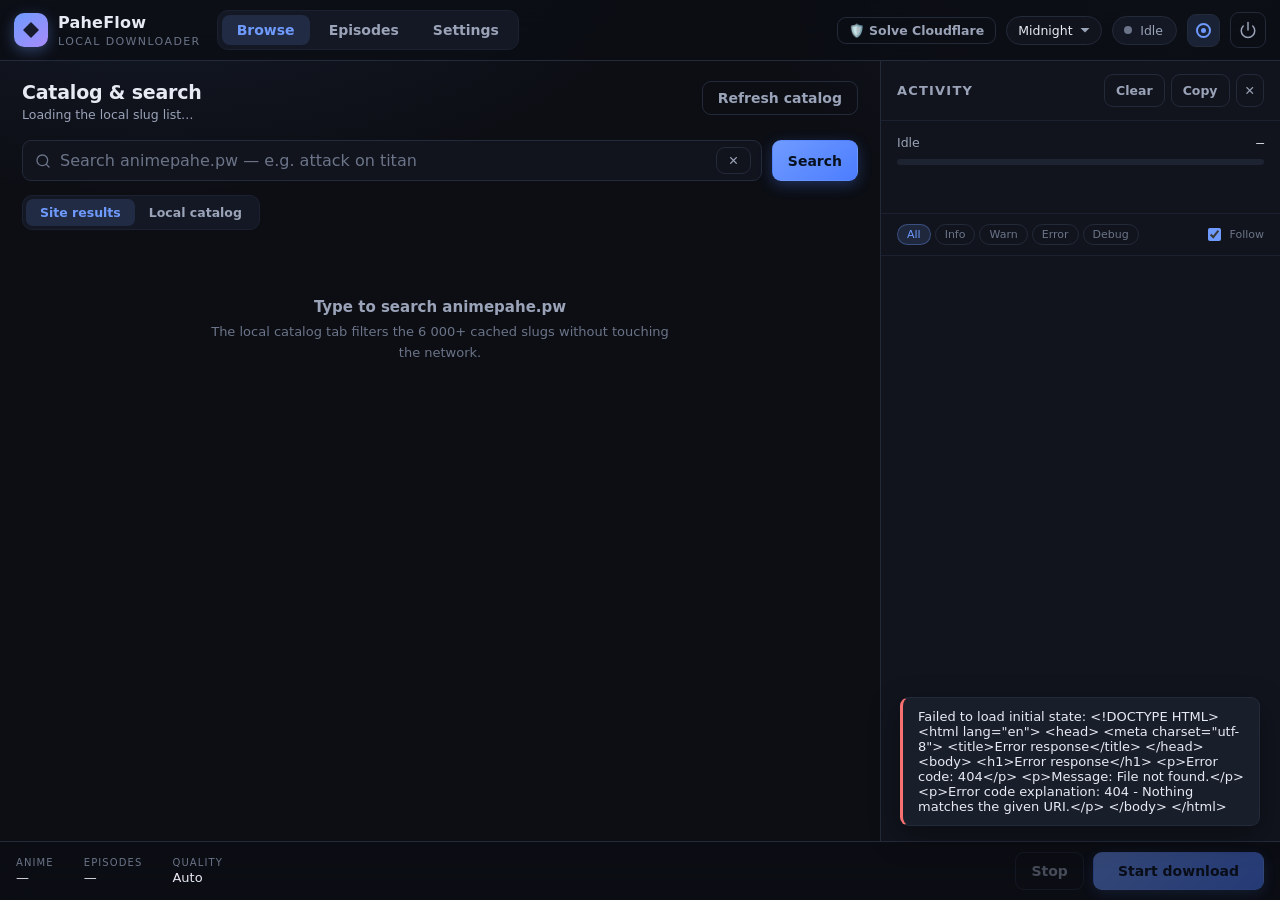
==== static/index.html @ c16f5c9f "fix: overhaul download system resilience, auto-solve cloudflare on launch, and resolve 404 releases" ====
<!DOCTYPE html>
<html lang="en">
<head>
<meta charset="utf-8" />
<meta name="viewport" content="width=device-width, initial-scale=1.0, maximum-scale=1.0, user-scalable=no, viewport-fit=cover" />
<meta name="app-token" content="__APP_TOKEN__" />
<title>PaheFlow</title>
<link rel="icon" type="image/svg+xml" href="/static/icon.svg" />
<link rel="alternate icon" type="image/png" href="/static/icon.png" />
<link rel="stylesheet" href="/static/styles.css" />
</head>
<body>
<div class="app">

  <header class="topbar">
    <div class="brand">
      <div class="logo" aria-hidden="true"></div>
      <div class="brand-text">
        <h1>PaheFlow</h1>
        <span>local downloader</span>
      </div>
    </div>

    <nav class="tabs" role="tablist">
      <button class="tab is-active" data-tab="browse" role="tab">Browse</button>
      <button class="tab" data-tab="episodes" role="tab">Episodes</button>
      <button class="tab" data-tab="settings" role="tab">Settings</button>
    </nav>

    <div class="topbar-right">
      <button class="btn btn-ghost btn-sm" id="topbarSolveCf" title="Solve Cloudflare verification challenge in a compact window">🛡️ Solve Cloudflare</button>
      <label class="theme-select" title="Color theme">
        <select id="themeSelect" aria-label="Color theme">
          <option value="midnight">Midnight</option>
          <option value="daylight">Daylight</option>
          <option value="ink">Ink</option>
          <option value="sepia">Sepia</option>
          <option value="nord">Nord</option>
          <option value="rose">Rose</option>
        </select>
      </label>
      <div class="status-pill" id="statusPill" data-state="idle">
        <span class="status-dot"></span>
        <span id="statusText">Idle</span>
      </div>
      <button class="btn btn-ghost btn-icon" id="toggleActivity" title="Show / hide activity panel" aria-label="Toggle activity panel">
        <span class="pulse-icon" aria-hidden="true"></span>
      </button>
      <button class="btn btn-ghost btn-icon shutdown-icon-btn" id="shutdownBtnTop" title="Shut down PaheFlow" aria-label="Shut down app">
        <svg viewBox="0 0 24 24" width="18" height="18" fill="none" stroke="currentColor" stroke-width="2" stroke-linecap="round" stroke-linejoin="round" aria-hidden="true">
          <path d="M18.36 6.64a9 9 0 1 1-12.73 0"></path>
          <line x1="12" y1="2" x2="12" y2="12"></line>
        </svg>
      </button>
    </div>
  </header>

  <main class="layout" id="layout">
    <div class="content">

    <div class="banner hidden" id="cookieBanner">
      <div class="banner-icon">!</div>
      <div class="banner-body">
        <strong>animepahe.pw is refusing the requests.</strong>
        <span id="cookieBannerText">The cf_clearance cookie is missing or expired.</span>
        <button class="btn btn-primary btn-sm" id="bannerSolveCookie">🛡️ Solve Cloudflare</button>
        <button class="btn btn-ghost btn-sm" id="bannerSettings">Open settings</button>
      </div>
      <button class="banner-close" id="bannerClose" title="Dismiss">✕</button>
    </div>

    <div class="banner hidden" id="storagePermissionBanner" style="border-color: rgba(245, 158, 11, 0.4); background: rgba(245, 158, 11, 0.1);">
      <div class="banner-icon" style="background: rgba(245, 158, 11, 0.2); color: #f59e0b;">📁</div>
      <div class="banner-body">
        <strong>Storage permission needed to save downloads</strong>
        <span id="storagePermissionBannerText">Grant "All files access" so PaheFlow can save videos directly to <code>Downloads/PaheFlow</code> without storage errors.</span>
        <button class="btn btn-primary btn-sm" id="grantStoragePermBtn" style="background: #f59e0b; border-color: #f59e0b; color: #000; font-weight: 600;">📁 Grant Permission</button>
      </div>
      <button class="banner-close" id="storagePermClose" title="Dismiss">✕</button>
    </div>

    <div class="banner hidden" id="updateBanner" style="border-color: rgba(59, 130, 246, 0.4); background: rgba(59, 130, 246, 0.1);">
      <div class="banner-icon" style="background: rgba(59, 130, 246, 0.2); color: #3b82f6;">🚀</div>
      <div class="banner-body">
        <strong id="updateBannerHeading">Update Available!</strong>
        <span id="updateBannerText">A newer version of PaheFlow is ready to install.</span>
        <button class="btn btn-primary btn-sm" id="btnUpdateNow" style="background: #3b82f6; border-color: #3b82f6; color: #fff; font-weight: 600;">Update Now</button>
      </div>
      <button class="banner-close" id="updateBannerClose" title="Dismiss">✕</button>
    </div>

    <!-- ─────────────────────────────  BROWSE  ───────────────────────────── -->
    <section class="panel is-active" id="panel-browse">
      <div class="panel-head">
        <div>
          <h2>Catalog & search</h2>
          <p class="panel-sub" id="catalogMeta">Loading the local slug list…</p>
        </div>
        <div class="panel-actions">
          <button class="btn btn-ghost" id="refreshCatalog" title="Re-download the anime listing from animepahe.pw">Refresh catalog</button>
        </div>
      </div>

      <div class="search-row">
        <div class="search-box">
          <svg viewBox="0 0 24 24" aria-hidden="true"><path d="M21 21l-4.35-4.35M11 19a8 8 0 1 1 0-16 8 8 0 0 1 0 16z"/></svg>
          <input id="searchInput" type="search" autocomplete="off" placeholder="Search animepahe.pw — e.g. attack on titan" />
          <button class="btn btn-ghost btn-sm" id="clearSearch" title="Clear">✕</button>
        </div>
        <button class="btn btn-primary" id="searchBtn">Search</button>
      </div>

      <div class="segmented" id="resultModes">
        <button class="seg is-active" data-mode="remote">Site results</button>
        <button class="seg" data-mode="local">Local catalog</button>
      </div>

      <div class="results" id="resultsList">
        <div class="empty">
          <p class="empty-title">Type to search animepahe.pw</p>
          <p class="empty-text">The local catalog tab filters the 6 000+ cached slugs without touching the network.</p>
        </div>
      </div>
    </section>

    <!-- ────────────────────────────  EPISODES  ──────────────────────────── -->
    <section class="panel" id="panel-episodes">
      <div class="panel-head">
        <div class="title-block">
          <h2 id="epTitle">No anime selected</h2>
          <p class="panel-sub" id="epSubtitle">Pick something in the Browse tab first.</p>
        </div>
        <div class="panel-actions">
          <button class="btn btn-ghost btn-sm" id="copySlug" title="Copy the slug / uuid">Copy slug</button>
          <button class="btn btn-ghost btn-sm" id="reloadEpisodes" title="Reload the episode list">Reload</button>
        </div>
      </div>

      <div class="ep-toolbar">
        <input id="epFilter" type="search" placeholder="Filter episodes…" autocomplete="off" />
        <div class="segmented ep-audio-seg" id="epAudioSegmented" role="group" aria-label="Audio filter">
          <button class="seg is-active" data-audio="" id="btnAudioAll" title="Show all episodes">All</button>
          <button class="seg" data-audio="sub" id="btnAudioSub" title="Filter to Japanese Sub episodes">Sub</button>
          <button class="seg" data-audio="dub" id="btnAudioDub" title="Filter to English Dub episodes">Dub</button>
        </div>
        <div class="toolbar-buttons">
          <button class="btn btn-ghost btn-sm" data-ep="all">All</button>
          <button class="btn btn-ghost btn-sm" data-ep="none">None</button>
          <button class="btn btn-ghost btn-sm" data-ep="invert">Invert</button>
          <button class="btn btn-ghost btn-sm" data-ep="range">Range…</button>
          <button class="btn btn-ghost btn-sm" data-ep="latest">Latest</button>
        </div>
      </div>

      <div class="ep-grid" id="epGrid">
        <div class="empty"><p class="empty-title">No episodes loaded</p></div>
      </div>

      <div class="pager hidden" id="epPager">
        <button class="btn btn-ghost btn-sm" id="epPrev" title="Previous page">← Previous</button>
        <span id="epPageInfo">Page 1 of 1</span>
        <button class="btn btn-ghost btn-sm" id="epNext" title="Next page">Next →</button>
      </div>

      <div class="options-grid">
        <div class="option">
          <label for="optResolution">Video resolution</label>
          <div class="option-control">
            <select id="optResolution">
              <option value="">Auto — highest available</option>
            </select>
            <button class="btn btn-ghost btn-sm" id="probeOptions" title="Ask animepahe.pw which resolutions this episode has">Probe</button>
          </div>
          <p class="option-hint" id="resolutionHint">Empty = the backend picks the highest available quality.</p>
        </div>

        <div class="option">
          <label for="optAudio">Audio language</label>
          <div class="option-control">
            <select id="optAudio">
              <option value="">Default (All)</option>
              <option value="jpn">Japanese (Sub)</option>
              <option value="eng">English (Dub)</option>
            </select>
          </div>
          <p class="option-hint" id="audioHint">Selecting Dub or Sub filters the catalogue to available episodes.</p>
        </div>

        <div class="option">
          <label>Mode</label>
          <div class="option-control switches">
            <label class="switch">
              <input type="checkbox" id="optListOnly" />
              <span class="switch-track"><span class="switch-thumb"></span></span>
              <span class="switch-label">Playlist link only</span>
            </label>
            <label class="switch">
              <input type="checkbox" id="optDebug" />
              <span class="switch-track"><span class="switch-thumb"></span></span>
              <span class="switch-label">Debug mode</span>
            </label>
            <label class="switch">
              <input type="checkbox" id="optReplace" />
              <span class="switch-track"><span class="switch-thumb"></span></span>
              <span class="switch-label">Replace existing</span>
            </label>
          </div>
          <p class="option-hint">"Playlist link only" resolves the m3u8 without downloading the video. "Replace existing" downloads a fresh copy to a temporary file and swaps it in only after success; off skips episodes you already have.</p>
        </div>
      </div>

      <div class="command-preview">
        <span class="command-label">Job summary</span>
        <code id="commandPreview">Select an anime to preview the job</code>
        <button class="btn btn-ghost btn-sm" id="copyCommand">Copy</button>
      </div>
    </section>

    <!-- ────────────────────────────  SETTINGS  ──────────────────────────── -->
    <section class="panel" id="panel-settings">
      <div class="panel-head">
        <div>
          <h2>Configuration</h2>
          <p class="panel-sub">Stored in <code>config.json</code> next to the backend script.</p>
        </div>
        <div class="panel-actions">
          <button class="btn btn-ghost" id="testConnection">Test connection</button>
        </div>
      </div>

      <div class="card setup-card hidden" id="setupPanel">
        <div class="card-head">
          <h3>First-time setup</h3>
          <span class="badge warn" id="setupBadge">cookie needed</span>
        </div>
        <p class="option-hint">
          animepahe.pw is protected by Cloudflare. The GUI needs the
          <code>cf_clearance</code> cookie and the matching User-Agent from the
          same browser session.
        </p>
        <ol class="setup-steps">
          <li>
            <span class="setup-num">1</span>
            <div>
              <strong>Open the site and pass the Cloudflare check.</strong>
              Use <a href="https://animepahe.pw/" target="_blank" rel="noreferrer" id="setupOpenSite">animepahe.pw</a>
              in the browser you normally use.
            </div>
          </li>
          <li>
            <span class="setup-num">2</span>
            <div>
              <strong>Copy the <code>cf_clearance</code> value.</strong>
              DevTools → Application → Cookies → <code>animepahe.pw</code> → copy
              <code>cf_clearance</code>. The cookie is HttpOnly, so JavaScript cannot
              read it. Then <button type="button" class="link-btn" id="setupFocusCookie">paste it into the cookie field below</button>.
            </div>
          </li>
          <li>
            <span class="setup-num">3</span>
            <div>
              <strong>Match the User-Agent, save, and test.</strong>
              Click <em>Use this browser's User-Agent</em>, then
              <em>Save configuration</em> and <em>Test connection</em>.
            </div>
          </li>
        </ol>
        <div class="setup-actions">
          <button class="btn btn-primary" id="setupAutoDetect">✨ Auto-Detect from Browser</button>
          <button class="btn btn-ghost" id="setupUseBrowserUa">Use this browser's User-Agent</button>
          <button class="btn btn-ghost" id="setupSaveTest">Save &amp; test connection</button>
        </div>
        <p class="option-hint" id="setupHint"></p>
      </div>

      <div class="settings-grid">
        <div class="card">
          <div class="card-head">
            <h3>Destination folder</h3>
            <span class="badge" id="downloadDirBadge">default</span>
          </div>
          <label class="field">
            <span>Where downloaded anime folders are saved</span>
            <div class="field-row">
              <input id="cfgDownloadDir" type="text" autocomplete="off" spellcheck="false" placeholder="/path/to/anime" />
              <button class="btn btn-ghost btn-sm" id="browseDownloadDir" title="Choose a folder">Browse…</button>
              <button class="btn btn-ghost btn-sm" id="resetDownloadDir" title="Use the project folder">Default</button>
            </div>
          </label>
          <p class="option-hint">
            Choosing a folder saves it immediately and makes it the default for future
            downloads. Existing files are not moved.
          </p>
        </div>

        <div class="card">
          <div class="card-head">
            <h3>Cloudflare clearance</h3>
            <span class="badge" id="cfBadge">unknown</span>
          </div>
          <label class="field">
            <span>cf_clearance cookie</span>
            <div class="field-row">
              <input id="cfgCf" type="password" autocomplete="off" spellcheck="false" placeholder="Paste the cf_clearance cookie value" />
              <button class="btn btn-outline btn-sm" id="autoDetectCf" title="Automatically read Cloudflare cookie from your local browser">✨ Auto-Detect</button>
              <button class="btn btn-ghost btn-sm" id="pasteCf" title="Paste from clipboard">Paste</button>
              <button class="btn btn-ghost btn-sm" id="toggleCf" title="Show / hide">Show</button>
              <button class="btn btn-ghost btn-sm" id="clearCf" title="Delete the stored cookie">Clear</button>
            </div>
          </label>
          <div class="field" style="margin-top: 10px;">
            <label class="switch">
              <input type="checkbox" id="cfgAutoSolveOnLaunch" checked />
              <span class="switch-track"><span class="switch-thumb"></span></span>
              <span class="switch-label">Automatically solve Cloudflare on app launch</span>
            </label>
          </div>
          <p class="option-hint">
            The stored cookie is never sent back to this page. Leave the field empty to keep it.
          </p>
          <p class="option-hint">
            <strong>How to refresh:</strong>
            <a href="https://animepahe.pw/" target="_blank" rel="noreferrer" id="openSite">open animepahe.pw</a>
            in the browser that issued the cookie → wait for the Cloudflare check to pass →
            DevTools → Application → Cookies → <code>animepahe.pw</code> → copy the
            <code>cf_clearance</code> value → paste it here. The cookie is HttpOnly, so it
            cannot be read by JavaScript.
          </p>
        </div>

        <div class="card">
          <div class="card-head">
            <h3>User agent</h3>
            <span class="badge" id="uaBadge">unknown</span>
          </div>
          <label class="field">
            <span>User-Agent header</span>
            <input id="cfgUa" type="text" autocomplete="off" spellcheck="false" />
          </label>
          <label class="field">
            <span>Preset</span>
            <div class="field-row">
              <select id="uaPreset"></select>
              <button class="btn btn-ghost btn-sm" id="useBrowserUa" title="Fill in the User-Agent of this browser">Use this browser</button>
            </div>
          </label>
          <p class="option-hint">Must match the browser that issued the cf_clearance cookie.</p>
        </div>

        <div class="card">
          <div class="card-head">
            <h3>Download tuning</h3>
          </div>
          <label class="field">
            <span>Concurrent fragments</span>
            <div class="field-row stepper">
              <button class="step-btn" id="cfgFragMinus" title="Decrease" aria-label="Decrease concurrent fragments">−</button>
              <input id="cfgFrag" type="number" min="1" max="64" step="1" />
              <button class="step-btn" id="cfgFragPlus" title="Increase" aria-label="Increase concurrent fragments">+</button>
            </div>
          </label>
          <p class="option-hint">Number of parallel HLS fragment downloads in the native engine. 1–64.</p>
        </div>

        <div class="card">
          <div class="card-head">
            <h3>Environment</h3>
          </div>
          <div id="depList" class="dep-list"></div>
        </div>
      </div>

      <div class="settings-actions">
        <button class="btn btn-primary" id="saveConfig">Save configuration</button>
        <button class="btn btn-ghost" id="reloadConfig">Discard changes</button>
        <span class="save-hint" id="saveHint"></span>
      </div>

      <div class="card" id="cardUpdates" style="margin-top: 15px;">
        <div class="card-head">
          <h3>Software Updates</h3>
          <span class="badge" id="appVersionBadge">v1.0.0</span>
        </div>
        <p class="option-hint">
          PaheFlow automatically checks GitHub for newer releases and updates seamlessly.
        </p>
        <div class="settings-actions no-margin" style="align-items: center; justify-content: space-between; flex-wrap: wrap; gap: 8px;">
          <button class="btn btn-ghost" id="btnCheckUpdates">🔄 Check for Updates</button>
          <span id="updateCheckStatus" class="save-hint"></span>
        </div>
      </div>

      <div class="card danger-zone">
        <div class="card-head"><h3>Maintenance</h3></div>
        <div class="settings-actions no-margin">
          <button class="btn btn-ghost" id="clearLogs">Clear activity log</button>
          <button class="btn btn-ghost" id="copyConfig">Copy config.json</button>
        </div>
        <div class="settings-actions" style="margin-top: 10px;">
          <button class="btn btn-danger" id="shutdownBtnSettings" style="width: 100%;">
            <svg viewBox="0 0 24 24" width="16" height="16" fill="none" stroke="currentColor" stroke-width="2" stroke-linecap="round" stroke-linejoin="round" style="vertical-align: -2px; margin-right: 6px;" aria-hidden="true">
              <path d="M18.36 6.64a9 9 0 1 1-12.73 0"></path>
              <line x1="12" y1="2" x2="12" y2="12"></line>
            </svg>
            Shut down PaheFlow
          </button>
        </div>
      </div>
    </section>

    </div><!-- /.content -->

  <!-- ─────────────────────────────  ACTIVITY  ───────────────────────────── -->
  <aside class="activity" id="activityPanel">
    <div class="activity-head">
      <h3>Activity</h3>
      <div class="activity-head-actions">
        <button class="btn btn-ghost btn-sm" id="clearLogsTop" title="Clear the log">Clear</button>
        <button class="btn btn-ghost btn-sm" id="copyLogs" title="Copy the log">Copy</button>
        <button class="btn btn-ghost btn-sm btn-icon" id="closeActivity" title="Hide activity panel" aria-label="Close activity panel">✕</button>
      </div>
    </div>

    <div class="progress-block">
      <div class="progress-head">
        <span id="progressLabel">Idle</span>
        <span id="progressPercent" class="progress-percent">—</span>
      </div>
      <div class="progress-track"><div class="progress-fill" id="progressFill"></div></div>
      <div class="progress-meta">
        <span id="progressEpisode"></span>
        <span id="progressSpeed"></span>
        <span id="progressEta"></span>
      </div>
      <div class="ep-status" id="epStatus"></div>
    </div>

    <div class="playlist-block hidden" id="playlistBlock">
      <div class="playlist-head">
        <h4>Playlist links</h4>
        <button class="btn btn-ghost btn-sm" id="copyPlaylists">Copy all</button>
      </div>
      <div id="playlistList"></div>
    </div>

    <div class="log-head">
      <div class="log-filters">
        <button class="chip is-active" data-level="all">All</button>
        <button class="chip" data-level="info">Info</button>
        <button class="chip" data-level="warn">Warn</button>
        <button class="chip" data-level="error">Error</button>
        <button class="chip" data-level="debug">Debug</button>
      </div>
      <label class="autoscroll">
        <input type="checkbox" id="autoscroll" checked />
        <span>Follow</span>
      </label>
    </div>

    <div class="logs" id="logs"></div>
  </aside>

  </main>

  <!-- ─────────────────────────────  ACTION BAR  ───────────────────────────── -->
  <footer class="actionbar">
    <div class="action-summary">
      <div class="action-item">
        <span class="action-label">Anime</span>
        <span class="action-value" id="actionAnime">—</span>
      </div>
      <div class="action-item">
        <span class="action-label">Episodes</span>
        <span class="action-value" id="actionEpisodes">—</span>
      </div>
      <div class="action-item">
        <span class="action-label">Quality</span>
        <span class="action-value" id="actionQuality">Auto</span>
      </div>
    </div>
    <div class="action-buttons">
      <button class="btn btn-ghost" id="stopBtn" disabled>Stop</button>
      <button class="btn btn-primary btn-lg" id="startBtn" disabled>Start download</button>
    </div>
  </footer>

</div>

<!-- In-App Cloudflare Solver Modal -->
<div id="cfSolverModal" class="modal-overlay hidden" role="dialog" aria-modal="true">
  <div class="modal-card">
    <div class="modal-icon">🛡️</div>
    <h2>Cloudflare Human Verification</h2>
    <p id="cfSolverDesc">
      AnimePahe is protected by Cloudflare. Click the button below to open AnimePahe in Firefox.
      Once you check the "Verify you are human" box in Firefox, the app will <strong>automatically capture the cookie and connect</strong>!
    </p>
    <div class="cf-status-box" id="cfSolverStatus">
      <span class="spinner-sm hidden" id="cfSolverSpinner"></span>
      <span id="cfSolverStatusText">Ready to verify</span>
    </div>
    <div class="modal-actions">
      <button class="btn btn-primary" id="cfStartSolverBtn">🚀 Solve Cloudflare in Firefox</button>
      <button class="btn btn-ghost" id="cfCancelSolverBtn">Close</button>
    </div>
  </div>
</div>

<!-- Shutdown Confirmation Modal -->
<div id="shutdownModal" class="modal-overlay hidden" role="dialog" aria-modal="true">
  <div class="modal-card">
    <div class="modal-icon" style="margin-bottom: 0.75rem; color: var(--err, #ff4c6a);">
      <svg viewBox="0 0 24 24" width="48" height="48" fill="none" stroke="currentColor" stroke-width="2.2" stroke-linecap="round" stroke-linejoin="round" aria-hidden="true">
        <path d="M18.36 6.64a9 9 0 1 1-12.73 0"></path>
        <line x1="12" y1="2" x2="12" y2="12"></line>
      </svg>
    </div>
    <h2>Shut down PaheFlow?</h2>
    <p>
      This will safely stop any active downloads and terminate the background server.
    </p>
    <div class="modal-actions">
      <button class="btn btn-danger" id="confirmShutdownBtn">Shut down</button>
      <button class="btn btn-ghost" id="cancelShutdownBtn">Cancel</button>
    </div>
  </div>
</div>

<!-- In-App Auto Update Modal -->
<div id="updateModal" class="modal-overlay hidden" role="dialog" aria-modal="true">
  <div class="modal-card" style="max-width: 520px; text-align: left;">
    <div style="display: flex; align-items: center; justify-content: space-between; margin-bottom: 12px;">
      <div style="display: flex; align-items: center; gap: 10px;">
        <span style="font-size: 1.5rem;">🚀</span>
        <h2 style="margin: 0; font-size: 1.25rem;">Software Update</h2>
      </div>
      <button class="banner-close" id="closeUpdateModalBtn" title="Close" style="position: static; font-size: 1.1rem; width: 32px; height: 32px; border-radius: 6px;">✕</button>
    </div>
    <div style="display: flex; align-items: center; justify-content: space-between; padding: 10px 14px; background: rgba(59, 130, 246, 0.1); border: 1px solid rgba(59, 130, 246, 0.25); border-radius: 8px; margin-bottom: 14px;">
      <div>
        <div style="font-size: 0.75rem; text-transform: uppercase; letter-spacing: 0.05em; color: var(--text-muted, #888);">Available Version</div>
        <strong id="updateModalVersion" style="font-size: 1.05rem; color: #3b82f6;">v1.0.0 → v1.0.1</strong>
      </div>
      <span class="badge" style="background: rgba(59, 130, 246, 0.2); color: #60a5fa; font-weight: 600;">Latest</span>
    </div>
    <div style="font-size: 0.85rem; font-weight: 600; margin-bottom: 6px; color: var(--text-muted, #aaa);">Release Notes:</div>
    <div id="updateModalNotes" style="max-height: 180px; overflow-y: auto; background: var(--bg-card, #161922); padding: 12px; border-radius: 6px; font-size: 0.85rem; line-height: 1.5; margin-bottom: 16px; border: 1px solid var(--border, #2d3343); white-space: pre-wrap; font-family: inherit;"></div>
    
    <div id="updateDownloadProgressContainer" class="hidden" style="margin-bottom: 16px;">
      <div style="display: flex; justify-content: space-between; font-size: 0.85rem; margin-bottom: 6px;">
        <span id="updateProgressLabel">Downloading update…</span>
        <strong id="updateProgressPercent" style="color: #3b82f6;">0%</strong>
      </div>
      <div class="progress-track" style="height: 8px; border-radius: 4px; overflow: hidden; background: rgba(255, 255, 255, 0.08);">
        <div class="progress-fill" id="updateProgressFill" style="width: 0%; height: 100%; background: #3b82f6; transition: width 0.15s ease;"></div>
      </div>
    </div>

    <div class="modal-actions" style="justify-content: flex-end; margin-top: 10px;">
      <button class="btn btn-ghost" id="dismissUpdateModalBtn">Later</button>
      <button class="btn btn-primary" id="confirmUpdateBtn" style="background: #3b82f6; border-color: #3b82f6; color: #fff;">⬇️ Download &amp; Install</button>
    </div>
  </div>
</div>

<div class="toasts" id="toasts"></div>
<script src="/static/app.js"></script>
</body>
</html>
---- static/styles.css ----
/* AnimePahe GUI — themeable styles.
 *
 * Midnight (the default, declared on :root) is the original palette and must
 * stay pixel-identical to it. Every other theme is a pure variable override
 * on :root[data-theme="…"] — no layout rules are theme-specific.
 *
 * Soft tints (badge backgrounds, focus rings, borders) are derived from the
 * base status colors with color-mix(), so each theme retunes them for its own
 * contrast automatically.
 */

:root {
  /* surfaces */
  --bg: #0c0e14;
  --bg-soft: #11141d;
  --panel: #141824;
  --panel-2: #191e2b;
  --line: #232a3a;
  --line-soft: #1b2130;

  /* text */
  --text: #e7eaf3;
  --text-dim: #9aa3b8;
  --text-faint: #6b7488;

  /* accents + status */
  --accent: #6f9bff;
  --accent-strong: #4d7dff;
  --ok: #4ade80;
  --warn: #fbbf24;
  --err: #f87171;
  --purple: #a78bfa;

  /* derived tints (identical values to the original hard-coded rgba) */
  --accent-soft: color-mix(in srgb, var(--accent) 14%, transparent);

  /* chrome */
  --topbar-bg: rgba(12, 14, 20, 0.82);
  --actionbar-bg: rgba(12, 14, 20, 0.9);
  --logo-core: rgba(12, 14, 20, 0.9);
  --on-accent: #08111f;
  --btn-hover-bg: #202636;
  --hover-border: #2e3750;
  --step-hover-bg: #232a3d;
  --switch-track: #2b3245;
  --progress-track: #1d2331;
  --hover-faint: rgba(255, 255, 255, 0.04);
  --hover-veil: rgba(255, 255, 255, 0.05);
  --hover-strong: rgba(255, 255, 255, 0.06);
  --log-time: #3f4759;
  --log-info: #c3cadb;
  --log-debug: #7f8ba3;
  --shadow: 0 10px 30px rgba(0, 0, 0, 0.35);
  --body-glow:
    radial-gradient(900px 480px at 12% -10%, rgba(111, 155, 255, 0.10), transparent 60%),
    radial-gradient(760px 420px at 92% 0%, rgba(167, 139, 250, 0.08), transparent 55%);
  --select-arrow: url("data:image/svg+xml;utf8,<svg xmlns='http://www.w3.org/2000/svg' width='12' height='12' viewBox='0 0 12 12'><path fill='%239aa3b8' d='M6 8.5 1.5 4h9z'/></svg>");

  /* typography */
  --sans: system-ui, -apple-system, "Segoe UI", Roboto, "Helvetica Neue", sans-serif;
  --mono: ui-monospace, "SF Mono", SFMono-Regular, Menlo, Consolas, "Liberation Mono", monospace;
  --font-size-base: 14px;
  --body-line-height: normal;
  --label-gap: 9px;
  --field-label-gap: 6px;

  --radius: 14px;
  --radius-sm: 9px;
}

/* ───────────────────────────── themes ───────────────────────────── */

/* Daylight — clean light theme, blue accent, status colors retuned for light */
:root[data-theme="daylight"] {
  --bg: #f5f7fb;
  --bg-soft: #ffffff;
  --panel: #ffffff;
  --panel-2: #eff3f9;
  --line: #d8dfeb;
  --line-soft: #e4e9f2;
  --text: #1c2430;
  --text-dim: #566072;
  --text-faint: #8a93a6;
  --accent: #2f6bff;
  --accent-strong: #1f54d6;
  --ok: #0f8a4d;
  --warn: #a16207;
  --err: #d43f3f;
  --purple: #7c5cd6;
  --topbar-bg: rgba(255, 255, 255, 0.85);
  --actionbar-bg: rgba(255, 255, 255, 0.92);
  --logo-core: rgba(255, 255, 255, 0.92);
  --on-accent: #ffffff;
  --btn-hover-bg: #e7edf7;
  --hover-border: #b7c3d9;
  --step-hover-bg: #e2e9f4;
  --switch-track: #ccd5e4;
  --progress-track: #e2e8f1;
  --hover-faint: rgba(28, 36, 48, 0.04);
  --hover-veil: rgba(28, 36, 48, 0.05);
  --hover-strong: rgba(28, 36, 48, 0.07);
  --log-time: #a6afbf;
  --log-info: #36404e;
  --log-debug: #7c8698;
  --shadow: 0 10px 30px rgba(28, 36, 48, 0.14);
  --body-glow:
    radial-gradient(900px 480px at 12% -10%, rgba(47, 107, 255, 0.06), transparent 60%),
    radial-gradient(760px 420px at 92% 0%, rgba(124, 92, 214, 0.05), transparent 55%);
  --select-arrow: url("data:image/svg+xml;utf8,<svg xmlns='http://www.w3.org/2000/svg' width='12' height='12' viewBox='0 0 12 12'><path fill='%23566072' d='M6 8.5 1.5 4h9z'/></svg>");
  color-scheme: light;
}

/* Ink — true-black OLED, crisper grays, cool accent, 13.5px, tighter labels */
:root[data-theme="ink"] {
  --bg: #000000;
  --bg-soft: #07080c;
  --panel: #0b0d13;
  --panel-2: #12151d;
  --line: #1e2330;
  --line-soft: #141821;
  --text: #e8ebf2;
  --text-dim: #a9b2c5;
  --text-faint: #7d879b;
  --accent: #62b0ff;
  --accent-strong: #3d8bff;
  --ok: #5ee6a0;
  --warn: #fbc94a;
  --err: #ff7a7a;
  --purple: #93a6ff;
  --topbar-bg: rgba(0, 0, 0, 0.85);
  --actionbar-bg: rgba(0, 0, 0, 0.92);
  --logo-core: rgba(0, 0, 0, 0.9);
  --on-accent: #04121f;
  --btn-hover-bg: #171b26;
  --hover-border: #2a3040;
  --step-hover-bg: #191e2a;
  --switch-track: #1f2431;
  --progress-track: #141824;
  --hover-faint: rgba(255, 255, 255, 0.04);
  --hover-veil: rgba(255, 255, 255, 0.05);
  --hover-strong: rgba(255, 255, 255, 0.06);
  --log-time: #39404f;
  --log-info: #cfd5e2;
  --log-debug: #707a90;
  --shadow: 0 10px 30px rgba(0, 0, 0, 0.6);
  --body-glow:
    radial-gradient(900px 480px at 12% -10%, rgba(98, 176, 255, 0.05), transparent 60%),
    radial-gradient(760px 420px at 92% 0%, rgba(147, 166, 255, 0.04), transparent 55%);
  --select-arrow: url("data:image/svg+xml;utf8,<svg xmlns='http://www.w3.org/2000/svg' width='12' height='12' viewBox='0 0 12 12'><path fill='%23a9b2c5' d='M6 8.5 1.5 4h9z'/></svg>");
  --font-size-base: 13.5px;
  --label-gap: 6px;
  --field-label-gap: 4px;
  color-scheme: dark;
}

/* Sepia — warm paper tones, amber accent, bookish serif, 15px, roomy leading */
:root[data-theme="sepia"] {
  --bg: #f4ecdd;
  --bg-soft: #faf5ea;
  --panel: #fdf9f0;
  --panel-2: #efe6d3;
  --line: #d9cbaf;
  --line-soft: #e6dcc5;
  --text: #3d3227;
  --text-dim: #6f6046;
  --text-faint: #9a8a6a;
  --accent: #b07818;
  --accent-strong: #8f5e0f;
  --ok: #4a7c3a;
  --warn: #a16207;
  --err: #b3423a;
  --purple: #a0703c;
  --topbar-bg: rgba(244, 236, 221, 0.88);
  --actionbar-bg: rgba(244, 236, 221, 0.94);
  --logo-core: rgba(253, 249, 240, 0.92);
  --on-accent: #fff8ea;
  --btn-hover-bg: #e9dfc9;
  --hover-border: #c2b28c;
  --step-hover-bg: #e3d7bd;
  --switch-track: #d9cbae;
  --progress-track: #e6dcc5;
  --hover-faint: rgba(61, 50, 39, 0.04);
  --hover-veil: rgba(61, 50, 39, 0.05);
  --hover-strong: rgba(61, 50, 39, 0.07);
  --log-time: #b3a586;
  --log-info: #4a3f30;
  --log-debug: #8a7c60;
  --shadow: 0 10px 30px rgba(61, 50, 39, 0.16);
  --body-glow: none;
  --select-arrow: url("data:image/svg+xml;utf8,<svg xmlns='http://www.w3.org/2000/svg' width='12' height='12' viewBox='0 0 12 12'><path fill='%236f6046' d='M6 8.5 1.5 4h9z'/></svg>");
  --sans: Palatino, "Palatino Linotype", "Book Antiqua", "URW Palladio L", Georgia, "Times New Roman", serif;
  --font-size-base: 15px;
  --body-line-height: 1.6;
  --label-gap: 10px;
  --field-label-gap: 7px;
  color-scheme: light;
}

/* Nord — frost blue-gray palette, cyan accent */
:root[data-theme="nord"] {
  --bg: #2e3440;
  --bg-soft: #272c36;
  --panel: #333a47;
  --panel-2: #3b4252;
  --line: #434c5e;
  --line-soft: #3a4250;
  --text: #eceff4;
  --text-dim: #c0c8d4;
  --text-faint: #8b95a5;
  --accent: #88c0d0;
  --accent-strong: #5fa8bd;
  --ok: #a3be8c;
  --warn: #ebcb8b;
  --err: #bf616a;
  --purple: #b48ead;
  --topbar-bg: rgba(46, 52, 64, 0.85);
  --actionbar-bg: rgba(46, 52, 64, 0.92);
  --logo-core: rgba(46, 52, 64, 0.9);
  --on-accent: #20262e;
  --btn-hover-bg: #434c5e;
  --hover-border: #4c566a;
  --step-hover-bg: #454e61;
  --switch-track: #434c5e;
  --progress-track: #3b4252;
  --hover-faint: rgba(236, 239, 244, 0.04);
  --hover-veil: rgba(236, 239, 244, 0.05);
  --hover-strong: rgba(236, 239, 244, 0.06);
  --log-time: #616b7d;
  --log-info: #d8dee9;
  --log-debug: #8b95a5;
  --shadow: 0 10px 30px rgba(15, 18, 24, 0.45);
  --body-glow:
    radial-gradient(900px 480px at 12% -10%, rgba(136, 192, 208, 0.07), transparent 60%),
    radial-gradient(760px 420px at 92% 0%, rgba(180, 142, 173, 0.05), transparent 55%);
  --select-arrow: url("data:image/svg+xml;utf8,<svg xmlns='http://www.w3.org/2000/svg' width='12' height='12' viewBox='0 0 12 12'><path fill='%23c0c8d4' d='M6 8.5 1.5 4h9z'/></svg>");
  color-scheme: dark;
}

/* Rose — deep plum-tinted dark, rose/pink accent */
:root[data-theme="rose"] {
  --bg: #17121c;
  --bg-soft: #1d1623;
  --panel: #221a29;
  --panel-2: #2a2033;
  --line: #3a2c44;
  --line-soft: #2e2338;
  --text: #f3e9f0;
  --text-dim: #c4adbc;
  --text-faint: #937f8e;
  --accent: #ec7fa8;
  --accent-strong: #d95f92;
  --ok: #66d19e;
  --warn: #f0b86e;
  --err: #f27a8a;
  --purple: #c792ea;
  --topbar-bg: rgba(23, 18, 28, 0.85);
  --actionbar-bg: rgba(23, 18, 28, 0.92);
  --logo-core: rgba(23, 18, 28, 0.9);
  --on-accent: #2b0f1c;
  --btn-hover-bg: #322640;
  --hover-border: #4a3859;
  --step-hover-bg: #322741;
  --switch-track: #3a2c47;
  --progress-track: #241b2d;
  --hover-faint: rgba(243, 233, 240, 0.04);
  --hover-veil: rgba(243, 233, 240, 0.05);
  --hover-strong: rgba(243, 233, 240, 0.06);
  --log-time: #4f4258;
  --log-info: #d9cdd5;
  --log-debug: #8d7d93;
  --shadow: 0 10px 30px rgba(10, 5, 14, 0.45);
  --body-glow:
    radial-gradient(900px 480px at 12% -10%, rgba(236, 127, 168, 0.07), transparent 60%),
    radial-gradient(760px 420px at 92% 0%, rgba(199, 146, 234, 0.05), transparent 55%);
  --select-arrow: url("data:image/svg+xml;utf8,<svg xmlns='http://www.w3.org/2000/svg' width='12' height='12' viewBox='0 0 12 12'><path fill='%23c4adbc' d='M6 8.5 1.5 4h9z'/></svg>");
  color-scheme: dark;
}

* { box-sizing: border-box; }

.hidden { display: none !important; }

.banner {
  display: flex; align-items: center; gap: 14px;
  background: color-mix(in srgb, var(--warn) 9%, transparent);
  border: 1px solid color-mix(in srgb, var(--warn) 35%, transparent);
  border-radius: var(--radius); padding: 13px 16px; margin-bottom: 18px;
}
.banner-icon {
  width: 26px; height: 26px; border-radius: 50%; flex: 0 0 auto;
  background: color-mix(in srgb, var(--warn) 20%, transparent); color: var(--warn);
  display: grid; place-items: center; font-weight: 700;
}
.banner-body { flex: 1; display: flex; flex-wrap: wrap; align-items: center; gap: 10px; font-size: 13px; color: var(--text-dim); }
.banner-body strong { color: var(--text); }
.banner-close {
  border: 0; background: transparent; color: var(--text-faint);
  cursor: pointer; font-size: 14px; padding: 4px 6px; border-radius: 6px;
}
.banner-close:hover { color: var(--text); background: var(--hover-strong); }

html, body {
  margin: 0;
  padding: 0;
  width: 100%;
  max-width: 100vw;
  height: 100%;
  min-height: 100vh;
  min-height: 100dvh;
  overflow-x: hidden;
  touch-action: manipulation;
  -webkit-text-size-adjust: 100%;
  text-size-adjust: 100%;
  overscroll-behavior: none;
  background: var(--bg);
  color: var(--text);
  font-family: var(--sans);
  font-size: var(--font-size-base);
  line-height: var(--body-line-height);
  -webkit-font-smoothing: antialiased;
}

body {
  background-image: var(--body-glow);
  background-attachment: fixed;
  display: flex;
  flex-direction: column;
}

.app {
  display: flex;
  flex-direction: column;
  height: 100vh;
  height: 100dvh;
  width: 100%;
  max-width: 100vw;
  overflow: hidden;
  position: relative;
}

/* ───────────────────────────── top bar ───────────────────────────── */

.topbar {
  display: flex;
  align-items: center;
  gap: 16px;
  padding: max(10px, env(safe-area-inset-top, 0px)) max(14px, env(safe-area-inset-right, 0px)) 10px max(14px, env(safe-area-inset-left, 0px));
  background: var(--topbar-bg);
  backdrop-filter: blur(14px);
  -webkit-backdrop-filter: blur(14px);
  border-bottom: 1px solid var(--line);
  flex-shrink: 0;
}

.brand { display: flex; align-items: center; gap: 10px; min-width: 0; flex-shrink: 0; }

.logo {
  width: 34px; height: 34px; border-radius: 10px;
  background: linear-gradient(140deg, var(--accent) 0%, var(--purple) 100%);
  box-shadow: 0 4px 14px color-mix(in srgb, var(--accent) 35%, transparent);
  position: relative;
}
.logo::after {
  content: ""; position: absolute; inset: 9px;
  border-radius: 50%; background: var(--logo-core);
  clip-path: polygon(50% 0, 100% 50%, 50% 100%, 0 50%);
}

.brand-text h1 { margin: 0; font-size: 16px; letter-spacing: 0.2px; }
.brand-text span { font-size: 11px; color: var(--text-faint); text-transform: uppercase; letter-spacing: 1.4px; }

.tabs { display: flex; gap: 4px; background: var(--panel); padding: 4px; border-radius: 11px; border: 1px solid var(--line-soft); }

.tab {
  border: 0; background: transparent; color: var(--text-dim);
  padding: 7px 15px; border-radius: 8px; cursor: pointer;
  font: inherit; font-weight: 550; transition: background .15s, color .15s;
}
.tab:hover { color: var(--text); background: var(--hover-faint); }
.tab.is-active { background: var(--accent-soft); color: var(--accent); }

.topbar-right { margin-left: auto; display: flex; align-items: center; gap: 10px; }

.theme-select select { width: auto; padding: 6px 28px 6px 11px; font-size: 12.5px; border-radius: 999px; background-position: right 10px center; }

.status-pill {
  display: inline-flex; align-items: center; gap: 8px;
  padding: 6px 13px 6px 11px; border-radius: 999px;
  background: var(--panel); border: 1px solid var(--line);
  font-size: 12.5px; color: var(--text-dim); white-space: nowrap;
}
.status-dot { width: 8px; height: 8px; border-radius: 50%; background: var(--text-faint); }
.status-pill[data-state="running"] { color: var(--accent); border-color: color-mix(in srgb, var(--accent) 35%, transparent); }
.status-pill[data-state="running"] .status-dot { background: var(--accent); animation: blink 1.1s ease-in-out infinite; }
.status-pill[data-state="paused"] { color: var(--warn, #f59e0b); border-color: color-mix(in srgb, var(--warn, #f59e0b) 35%, transparent); }
.status-pill[data-state="paused"] .status-dot { background: var(--warn, #f59e0b); }
.status-pill[data-state="done"] { color: var(--ok); border-color: color-mix(in srgb, var(--ok) 30%, transparent); }
.status-pill[data-state="done"] .status-dot { background: var(--ok); }
.status-pill[data-state="error"] { color: var(--err); border-color: color-mix(in srgb, var(--err) 35%, transparent); }
.status-pill[data-state="error"] .status-dot { background: var(--err); }

@keyframes blink { 0%, 100% { opacity: 1; } 50% { opacity: .25; } }

/* ───────────────────────────── layout ───────────────────────────── */

.layout {
  display: grid;
  grid-template-columns: minmax(0, 1fr) 400px;
  grid-template-rows: minmax(0, 1fr);
  overflow: hidden;
  min-height: 0;
  min-width: 0;
  flex: 1;
  transition: grid-template-columns .2s ease;
}
.layout.activity-hidden,
body.activity-hidden .layout {
  grid-template-columns: minmax(0, 1fr);
}
.layout.activity-hidden .activity,
body.activity-hidden .activity {
  display: none !important;
}

.content {
  overflow-y: auto;
  overflow-x: hidden;
  padding: 20px 22px 28px;
  min-width: 0;
  min-height: 0;
  -webkit-overflow-scrolling: touch;
}

.panel { display: none; animation: fade .2s ease; }
.panel.is-active { display: block; }
@keyframes fade { from { opacity: 0; transform: translateY(4px); } to { opacity: 1; transform: none; } }

.panel-head {
  display: flex; align-items: flex-start; justify-content: space-between;
  gap: 16px; margin-bottom: 18px; flex-wrap: wrap;
}
.panel-head h2 { margin: 0; font-size: 19px; letter-spacing: -0.2px; }
.panel-sub { margin: 4px 0 0; color: var(--text-dim); font-size: 12.5px; }
.panel-sub code { font-family: var(--mono); font-size: 11.5px; color: var(--accent); }
.title-block { min-width: 0; }
.title-block h2 { overflow-wrap: anywhere; }
.panel-actions { display: flex; gap: 8px; align-items: center; flex-wrap: wrap; }

/* ───────────────────────────── buttons ───────────────────────────── */

.btn {
  border: 1px solid var(--line); background: var(--panel-2); color: var(--text);
  padding: 8px 15px; border-radius: var(--radius-sm); cursor: pointer;
  font: inherit; font-weight: 550; transition: background .15s, border-color .15s, transform .08s, opacity .15s;
}
.btn:hover:not(:disabled) { background: var(--btn-hover-bg); border-color: var(--hover-border); }
.btn:active:not(:disabled) { transform: translateY(1px); }
.btn:disabled { opacity: .42; cursor: not-allowed; }
.btn-primary {
  background: linear-gradient(140deg, var(--accent) 0%, var(--accent-strong) 100%);
  border-color: transparent; color: var(--on-accent); font-weight: 650;
  box-shadow: 0 4px 14px color-mix(in srgb, var(--accent-strong) 30%, transparent);
}
.btn-primary:hover:not(:disabled) { filter: brightness(1.07); background: linear-gradient(140deg, var(--accent) 0%, var(--accent-strong) 100%); }
.btn-ghost { background: transparent; color: var(--text-dim); }
.btn-ghost:hover:not(:disabled) { color: var(--text); background: var(--hover-veil); }
.btn-danger {
  background: color-mix(in srgb, var(--err) 16%, transparent);
  border-color: color-mix(in srgb, var(--err) 40%, transparent);
  color: var(--err);
  font-weight: 600;
}
.btn-danger:hover:not(:disabled) {
  background: var(--err);
  border-color: var(--err);
  color: #fff;
}
.shutdown-icon-btn:hover:not(:disabled) {
  color: var(--err);
  background: color-mix(in srgb, var(--err) 15%, transparent);
  border-color: color-mix(in srgb, var(--err) 30%, transparent);
}
.btn-sm { padding: 5px 11px; font-size: 12.5px; }
.btn-lg { padding: 10px 24px; font-size: 14px; }
.btn-icon { padding: 8px; display: inline-flex; }

.pulse-icon {
  width: 15px; height: 15px; border-radius: 50%;
  border: 2px solid currentColor; position: relative; display: inline-block;
}
.pulse-icon::after {
  content: ""; position: absolute; inset: 3px; border-radius: 50%; background: currentColor;
}
#toggleActivity.is-active {
  color: var(--accent);
  background: var(--accent-soft);
}

/* ───────────────────────────── forms ───────────────────────────── */

input, select, textarea {
  background: var(--bg-soft); border: 1px solid var(--line); color: var(--text);
  padding: 9px 12px; border-radius: var(--radius-sm); font: inherit; width: 100%;
  font-size: 16px; /* Prevents auto-zoom on mobile focus */
  transition: border-color .15s, box-shadow .15s;
}
input:focus, select:focus, textarea:focus {
  outline: none; border-color: var(--accent);
  box-shadow: 0 0 0 3px var(--accent-soft);
}
input::placeholder { color: var(--text-faint); }
select { cursor: pointer; appearance: none;
  background-image: var(--select-arrow);
  background-repeat: no-repeat; background-position: right 11px center; padding-right: 30px;
}
input[type="number"] { text-align: center; }
input[type="checkbox"] { width: auto; accent-color: var(--accent); }

.field { display: block; margin-bottom: 14px; }
.field > span { display: block; font-size: 12px; color: var(--text-dim); margin-bottom: var(--field-label-gap); }
.field-row { display: flex; gap: 8px; align-items: center; }
.field-row input { min-width: 0; }

.stepper { display: flex; align-items: stretch; gap: 0; }
.stepper input { border-radius: 0; text-align: center; border-left: 0; border-right: 0; }
.step-btn {
  width: 36px; border: 1px solid var(--line); background: var(--panel-2); color: var(--text);
  font-size: 17px; line-height: 1; cursor: pointer; flex: 0 0 auto;
  transition: background .15s;
}
.step-btn:first-child { border-radius: var(--radius-sm) 0 0 var(--radius-sm); }
.step-btn:last-child { border-radius: 0 var(--radius-sm) var(--radius-sm) 0; }
.step-btn:hover { background: var(--step-hover-bg); }

.switches { display: flex; flex-direction: column; gap: 9px; }
.switch { display: flex; align-items: center; gap: 9px; cursor: pointer; }
.switch input { position: absolute; opacity: 0; width: 0; height: 0; }
.switch-track {
  width: 34px; height: 19px; border-radius: 999px; background: var(--switch-track);
  border: 1px solid var(--line); position: relative; transition: background .18s, border-color .18s; flex: 0 0 auto;
}
.switch-thumb {
  position: absolute; top: 2px; left: 2px; width: 13px; height: 13px; border-radius: 50%;
  background: var(--text-faint); transition: transform .18s, background .18s;
}
.switch input:checked + .switch-track { background: var(--accent-soft); border-color: var(--accent); }
.switch input:checked + .switch-track .switch-thumb { transform: translateX(15px); background: var(--accent); }
.switch-label { font-size: 13px; color: var(--text-dim); }
.switch-label em { color: var(--text-faint); font-style: normal; font-family: var(--mono); font-size: 11.5px; }

/* ───────────────────────────── search ───────────────────────────── */

.search-row { display: flex; gap: 10px; margin-bottom: 14px; }
.search-box {
  flex: 1; display: flex; align-items: center; gap: 9px;
  background: var(--bg-soft); border: 1px solid var(--line);
  border-radius: var(--radius-sm); padding: 0 10px 0 12px;
  transition: border-color .15s, box-shadow .15s;
}
.search-box:focus-within { border-color: var(--accent); box-shadow: 0 0 0 3px var(--accent-soft); }
.search-box svg { width: 16px; height: 16px; flex: 0 0 auto; fill: none; stroke: var(--text-faint); stroke-width: 2; stroke-linecap: round; }
.search-box input { border: 0; background: transparent; padding: 10px 0; }
.search-box input:focus { box-shadow: none; }

.segmented { display: inline-flex; background: var(--panel); border: 1px solid var(--line-soft); border-radius: 10px; padding: 3px; margin-bottom: 14px; }
.seg {
  border: 0; background: transparent; color: var(--text-dim); padding: 6px 14px;
  border-radius: 7px; cursor: pointer; font: inherit; font-size: 12.5px; font-weight: 550;
}
.seg.is-active { background: var(--accent-soft); color: var(--accent); }

/* ───────────────────────────── results ───────────────────────────── */

.results { display: flex; flex-direction: column; gap: 6px; }

.result {
  display: flex; align-items: center; gap: 14px; padding: 11px 14px;
  background: var(--panel); border: 1px solid var(--line-soft); border-radius: var(--radius-sm);
  transition: border-color .15s, background .15s, transform .08s;
}
.result:hover { border-color: var(--hover-border); background: var(--panel-2); }
.result.is-selected { border-color: var(--accent); background: var(--accent-soft); }

.result-main { flex: 1; min-width: 0; }
.result-title { font-weight: 570; overflow-wrap: anywhere; }
.result-meta { font-size: 11.5px; color: var(--text-faint); margin-top: 3px; display: flex; gap: 12px; flex-wrap: wrap; }
.result-meta .slug { font-family: var(--mono); font-size: 10.5px; opacity: .75; }

.badge {
  font-size: 10.5px; padding: 2px 8px; border-radius: 999px;
  background: var(--panel-2); border: 1px solid var(--line); color: var(--text-dim); white-space: nowrap;
}
.badge.ok { color: var(--ok); border-color: color-mix(in srgb, var(--ok) 30%, transparent); background: color-mix(in srgb, var(--ok) 9%, transparent); }
.badge.err { color: var(--err); border-color: color-mix(in srgb, var(--err) 30%, transparent); background: color-mix(in srgb, var(--err) 9%, transparent); }
.badge.warn { color: var(--warn); border-color: color-mix(in srgb, var(--warn) 30%, transparent); background: color-mix(in srgb, var(--warn) 9%, transparent); }
.badge.accent { color: var(--accent); border-color: color-mix(in srgb, var(--accent) 30%, transparent); background: var(--accent-soft); }

.result-actions { display: flex; gap: 6px; flex: 0 0 auto; }

.empty { text-align: center; padding: 54px 20px; color: var(--text-faint); }
.empty-title { margin: 0 0 6px; color: var(--text-dim); font-size: 15px; font-weight: 550; }
.empty-text { margin: 0; font-size: 13px; max-width: 460px; margin-inline: auto; line-height: 1.6; }

.spinner {
  width: 15px; height: 15px; border: 2px solid color-mix(in srgb, var(--accent) 25%, transparent);
  border-top-color: var(--accent); border-radius: 50%; animation: spin .7s linear infinite;
  display: inline-block; vertical-align: -2px;
}
@keyframes spin { to { transform: rotate(360deg); } }

/* ───────────────────────────── episodes ───────────────────────────── */

.ep-toolbar { display: flex; gap: 10px; align-items: center; margin-bottom: 14px; flex-wrap: wrap; }
.ep-toolbar input { max-width: 220px; }
.ep-audio-seg { margin-bottom: 0; }
.ep-audio-seg .seg { padding: 6px 14px; font-size: 13px; min-height: 36px; display: inline-flex; align-items: center; justify-content: center; }
.toolbar-buttons { display: flex; gap: 6px; flex-wrap: wrap; }

.ep-grid {
  display: grid; grid-template-columns: repeat(auto-fill, minmax(118px, 1fr));
  gap: 8px; max-height: 340px; overflow-y: auto; padding: 4px 4px 4px 0;
}

.ep {
  display: flex; align-items: center; gap: 8px; padding: 8px 10px;
  background: var(--panel); border: 1px solid var(--line-soft); border-radius: var(--radius-sm);
  cursor: pointer; transition: border-color .15s, background .15s;
  user-select: none; min-width: 0;
}
.ep:hover { border-color: var(--hover-border); background: var(--panel-2); }
.ep.is-checked { border-color: var(--accent); background: var(--accent-soft); }
.ep input { flex: 0 0 auto; margin: 0; cursor: pointer; }
.ep-num { font-weight: 650; font-size: 13px; color: var(--text); white-space: nowrap; flex-shrink: 0; }
.ep-info { min-width: 0; margin-left: auto; display: flex; flex-direction: column; align-items: flex-end; gap: 2px; }
.ep-tags { display: flex; align-items: center; gap: 4px; }
.ep-audio-tag {
  font-size: 9.5px; font-weight: 600; text-transform: uppercase;
  color: var(--accent); background: var(--accent-soft);
  padding: 1px 5px; border-radius: 4px; white-space: nowrap; line-height: 1.2;
}
.ep-size-tag {
  font-size: 9.5px; font-weight: 600;
  color: var(--cyan, #38bdf8); background: rgba(56, 189, 248, 0.12);
  border: 1px solid rgba(56, 189, 248, 0.22);
  padding: 1px 5px; border-radius: 4px; white-space: nowrap; line-height: 1.2;
}
.ep-dur {
  font-size: 10px; color: var(--text-faint); font-family: var(--mono);
  white-space: nowrap; line-height: 1.2;
}

.ep-loading { grid-column: 1 / -1; text-align: center; padding: 18px; color: var(--text-faint); font-size: 12.5px; }

.pager { display: flex; align-items: center; justify-content: center; gap: 14px; margin-top: 12px; font-size: 12px; color: var(--text-faint); }
.pager.hidden { display: none; }
.pager button:disabled { opacity: .38; cursor: default; }

.load-more { align-self: center; margin: 10px 0 2px; }

/* ───────────────────────────── options ───────────────────────────── */

.options-grid {
  display: grid; grid-template-columns: repeat(auto-fit, minmax(280px, 1fr));
  gap: 14px; margin-top: 20px;
}
.option {
  background: var(--panel); border: 1px solid var(--line-soft);
  border-radius: var(--radius); padding: 15px 16px;
}
.option > label { display: block; font-size: 12px; color: var(--text-dim); margin-bottom: var(--label-gap); font-weight: 550; }
.option-control { display: flex; gap: 8px; align-items: center; }
.option-control select { flex: 1; }
.option-hint { margin: 9px 0 0; font-size: 11.5px; color: var(--text-faint); line-height: 1.55; }
.option-hint code { font-family: var(--mono); font-size: 10.5px; color: var(--accent); }

.command-preview {
  margin-top: 16px; display: flex; align-items: center; gap: 11px;
  background: var(--bg-soft); border: 1px solid var(--line-soft);
  border-radius: var(--radius-sm); padding: 11px 14px;
}
.command-label { font-size: 10.5px; text-transform: uppercase; letter-spacing: 1.1px; color: var(--text-faint); flex: 0 0 auto; }
.command-preview code { font-family: var(--mono); font-size: 12px; color: var(--text-dim); flex: 1; overflow-x: auto; white-space: nowrap; }

/* ───────────────────────────── settings ───────────────────────────── */

.settings-grid { display: grid; grid-template-columns: repeat(auto-fit, minmax(320px, 1fr)); gap: 14px; }

.setup-card {
  margin-bottom: 14px;
  border-color: color-mix(in srgb, var(--warn) 35%, transparent);
  background: linear-gradient(150deg, color-mix(in srgb, var(--warn) 7%, transparent), transparent 55%), var(--panel);
}
.setup-card .option-hint { max-width: 780px; }
.setup-steps { list-style: none; margin: 4px 0 16px; padding: 0; display: flex; flex-direction: column; gap: 11px; }
.setup-steps li { display: flex; gap: 11px; font-size: 12.5px; color: var(--text-dim); line-height: 1.6; }
.setup-steps strong { color: var(--text); }
.setup-num {
  width: 22px; height: 22px; flex: 0 0 auto; border-radius: 50%;
  display: grid; place-items: center; font-size: 11px; font-weight: 700;
  color: var(--warn); background: color-mix(in srgb, var(--warn) 14%, transparent);
  border: 1px solid color-mix(in srgb, var(--warn) 30%, transparent);
}
.setup-actions { display: flex; gap: 8px; flex-wrap: wrap; }
.link-btn {
  border: 0; background: none; padding: 0; font: inherit; color: var(--accent);
  cursor: pointer; text-decoration: underline; text-underline-offset: 2px;
}
.link-btn:hover { color: var(--text); }

.card {
  background: var(--panel); border: 1px solid var(--line-soft);
  border-radius: var(--radius); padding: 17px 18px;
}
.card-head { display: flex; align-items: center; justify-content: space-between; gap: 10px; margin-bottom: 14px; }
.card-head h3 { margin: 0; font-size: 14px; font-weight: 620; letter-spacing: -0.1px; }

.settings-actions { display: flex; gap: 10px; align-items: center; margin-top: 18px; flex-wrap: wrap; }
.settings-actions.no-margin { margin-top: 0; }
.save-hint { font-size: 12px; color: var(--text-faint); }
.save-hint.ok { color: var(--ok); }
.save-hint.err { color: var(--err); }

.danger-zone { margin-top: 14px; }

.dep-list { display: flex; flex-direction: column; gap: 9px; }
.dep { display: flex; align-items: center; gap: 10px; font-size: 12.5px; }
.dep-mark { width: 7px; height: 7px; border-radius: 50%; background: var(--err); flex: 0 0 auto; }
.dep.found .dep-mark { background: var(--ok); }
.dep-name { font-family: var(--mono); font-size: 12px; min-width: 132px; }
.dep-purpose { color: var(--text-faint); font-size: 11.5px; flex: 1; }
.dep-tag { font-size: 10px; padding: 1px 7px; border-radius: 999px; border: 1px solid var(--line); color: var(--text-faint); }
.dep-tag.required { color: var(--accent); border-color: color-mix(in srgb, var(--accent) 30%, transparent); }

/* ───────────────────────────── activity ───────────────────────────── */

.activity {
  border-left: 1px solid var(--line); background: var(--bg-soft);
  display: flex; flex-direction: column; overflow: hidden; min-width: 0;
}

.activity-head {
  display: flex; align-items: center; justify-content: space-between;
  padding: 13px 16px; border-bottom: 1px solid var(--line-soft);
}
.activity-head h3 { margin: 0; font-size: 13px; text-transform: uppercase; letter-spacing: 1.2px; color: var(--text-dim); }
.activity-head-actions { display: flex; gap: 6px; }

.progress-block { padding: 14px 16px; border-bottom: 1px solid var(--line-soft); }
.progress-head { display: flex; justify-content: space-between; align-items: baseline; font-size: 12.5px; color: var(--text-dim); margin-bottom: 8px; }
.progress-percent { font-family: var(--mono); color: var(--text); font-size: 13px; }
.progress-track { height: 6px; border-radius: 999px; background: var(--progress-track); overflow: hidden; }
.progress-fill { height: 100%; width: 0; border-radius: 999px; background: linear-gradient(90deg, var(--accent), var(--purple)); transition: width .3s ease; }
.progress-fill.is-paused { background: var(--warn, #f59e0b); }
.progress-meta { display: flex; gap: 14px; margin-top: 8px; font-size: 11.5px; color: var(--text-faint); font-family: var(--mono); min-height: 16px; }
.ep-status { display: flex; flex-wrap: wrap; gap: 5px; margin-top: 10px; }
.ep-chip {
  font-size: 10.5px; padding: 2px 8px; border-radius: 999px;
  background: color-mix(in srgb, var(--ok) 10%, transparent); border: 1px solid color-mix(in srgb, var(--ok) 28%, transparent); color: var(--ok);
}
.ep-chip.failed { background: color-mix(in srgb, var(--err) 10%, transparent); border-color: color-mix(in srgb, var(--err) 28%, transparent); color: var(--err); }

.playlist-block { padding: 12px 16px; border-bottom: 1px solid var(--line-soft); }
.playlist-head { display: flex; align-items: center; justify-content: space-between; margin-bottom: 8px; }
.playlist-head h4 { margin: 0; font-size: 12px; text-transform: uppercase; letter-spacing: 1px; color: var(--text-dim); }
.playlist-item { display: flex; gap: 7px; align-items: center; margin-bottom: 6px; }
.playlist-item code {
  flex: 1; font-family: var(--mono); font-size: 10.5px; color: var(--text-faint);
  overflow: hidden; text-overflow: ellipsis; white-space: nowrap;
  background: var(--panel); padding: 5px 8px; border-radius: 6px; border: 1px solid var(--line-soft);
}

.log-head { display: flex; align-items: center; justify-content: space-between; padding: 10px 16px; border-bottom: 1px solid var(--line-soft); gap: 10px; }
.log-filters { display: flex; gap: 4px; flex-wrap: wrap; }
.chip {
  border: 1px solid var(--line); background: transparent; color: var(--text-faint);
  font-size: 11px; padding: 3px 9px; border-radius: 999px; cursor: pointer; font-family: inherit;
}
.chip:hover { color: var(--text-dim); }
.chip.is-active { background: var(--accent-soft); border-color: color-mix(in srgb, var(--accent) 35%, transparent); color: var(--accent); }
.autoscroll { display: flex; align-items: center; gap: 5px; font-size: 11px; color: var(--text-faint); cursor: pointer; white-space: nowrap; }

.logs {
  flex: 1; overflow-y: auto; padding: 10px 12px 16px;
  font-family: var(--mono); font-size: 11.5px; line-height: 1.65;
}
.log-line { display: flex; gap: 9px; padding: 1px 0; overflow-wrap: anywhere; }
.log-time { color: var(--log-time); flex: 0 0 auto; }
.log-text { flex: 1; white-space: pre-wrap; }
.log-line.info .log-text { color: var(--log-info); }
.log-line.warn .log-text { color: var(--warn); }
.log-line.error .log-text { color: var(--err); }
.log-line.debug .log-text { color: var(--log-debug); }
.log-line.progress .log-text { color: var(--accent); }

/* ───────────────────────────── action bar ───────────────────────────── */

.actionbar {
  display: flex; align-items: center; justify-content: space-between; gap: 16px;
  padding: 10px max(16px, env(safe-area-inset-right, 0px)) max(10px, env(safe-area-inset-bottom, 0px)) max(16px, env(safe-area-inset-left, 0px));
  background: var(--actionbar-bg);
  backdrop-filter: blur(14px);
  -webkit-backdrop-filter: blur(14px);
  border-top: 1px solid var(--line);
  flex-shrink: 0;
  box-sizing: border-box;
  width: 100%;
}
.action-summary { display: flex; gap: 30px; min-width: 0; overflow: hidden; }
.action-item { display: flex; flex-direction: column; gap: 2px; min-width: 0; }
.action-label { font-size: 10px; text-transform: uppercase; letter-spacing: 1.1px; color: var(--text-faint); }
.action-value { font-size: 13px; overflow: hidden; text-overflow: ellipsis; white-space: nowrap; max-width: 280px; }
.action-buttons { display: flex; gap: 9px; flex: 0 0 auto; }

/* ───────────────────────────── toasts ───────────────────────────── */

.toasts { position: fixed; right: 20px; bottom: 74px; display: flex; flex-direction: column; gap: 8px; z-index: 50; }
.toast {
  background: var(--panel-2); border: 1px solid var(--line); border-left: 3px solid var(--accent);
  border-radius: var(--radius-sm); padding: 11px 15px; font-size: 13px; max-width: 360px;
  box-shadow: var(--shadow); animation: slideIn .22s ease;
}
.toast.error { border-left-color: var(--err); }
.toast.success { border-left-color: var(--ok); }
.toast.warn { border-left-color: var(--warn); }
@keyframes slideIn { from { opacity: 0; transform: translateX(16px); } to { opacity: 1; transform: none; } }

/* ───────────────────────────── responsive ───────────────────────────── */

@media (max-width: 1100px) {
  .layout { grid-template-columns: minmax(0, 1fr) 340px; }
  .action-summary { gap: 18px; }
}
@media (max-width: 900px) {
  .layout { grid-template-columns: minmax(0, 1fr); }
  .activity { display: none; }
  body.show-mobile-activity .activity {
    display: flex;
    position: fixed;
    top: 0; left: 0; right: 0;
    bottom: max(60px, env(safe-area-inset-bottom, 0px));
    z-index: 200;
    background: var(--bg);
    border-left: 0;
    padding-top: max(16px, env(safe-area-inset-top, 0px));
    overflow: hidden;
  }
  .topbar {
    display: grid;
    grid-template-columns: 1fr auto auto auto;
    gap: 8px;
    align-items: center;
    padding: max(10px, env(safe-area-inset-top, 0px)) max(14px, env(safe-area-inset-right, 0px)) 8px max(14px, env(safe-area-inset-left, 0px));
  }
  .brand {
    grid-column: 1 / 2;
    grid-row: 1;
    white-space: nowrap;
    min-width: 0;
  }
  .brand-text span {
    white-space: nowrap;
  }
  .topbar-right {
    display: contents;
  }
  #statusPill {
    grid-column: 2 / 3;
    grid-row: 1;
    font-size: 12px;
    padding: 5px 10px;
  }
  #toggleActivity {
    grid-column: 3 / 4;
    grid-row: 1;
  }
  #shutdownBtnTop {
    grid-column: 4 / 5;
    grid-row: 1;
  }
  #topbarSolveCf {
    grid-column: 1 / 2;
    grid-row: 2;
    display: flex;
    align-items: center;
    justify-content: center;
    min-height: 34px;
    font-size: 12.5px;
    padding: 6px 12px;
  }
  .theme-select {
    grid-column: 2 / 5;
    grid-row: 2;
  }
  .theme-select select {
    width: 100%;
    min-height: 34px;
    font-size: 12px;
  }
  .tabs {
    grid-column: 1 / -1;
    grid-row: 3;
    width: 100%;
    display: flex;
    gap: 4px;
    background: var(--panel);
    padding: 3px;
    border-radius: 12px;
    box-sizing: border-box;
    margin-top: 2px;
  }
  .tab {
    flex: 1;
    text-align: center;
    padding: 8px 6px;
    font-size: 13px;
  }
  .content { padding: 14px 14px 24px; }
  .search-row {
    flex-wrap: wrap;
    gap: 8px;
  }
  .search-box {
    width: 100%;
    flex: 1 1 100%;
  }
  #searchBtn, #refreshCatalog {
    flex: 1;
    min-height: 40px;
    display: flex;
    align-items: center;
    justify-content: center;
  }
  .result {
    padding: 10px 12px;
    gap: 10px;
  }
  .ep-grid {
    max-height: none;
    grid-template-columns: repeat(auto-fill, minmax(104px, 1fr));
    gap: 8px;
    padding: 4px 0;
  }
  .ep {
    padding: 6px 7px;
    gap: 5px;
    font-size: 12.5px;
    align-items: center;
    min-height: 44px;
    border-radius: var(--radius-sm);
  }
  .ep-num {
    font-size: 12.5px;
    font-weight: 650;
    white-space: nowrap;
    flex-shrink: 0;
  }
  .ep-info {
    min-width: 0;
    margin-left: auto;
    display: flex;
    flex-direction: column;
    align-items: flex-end;
    gap: 2px;
    overflow: hidden;
  }
  .ep-tags {
    display: flex;
    align-items: center;
    gap: 3px;
    max-width: 100%;
  }
  .ep-audio-tag {
    font-size: 8.5px;
    font-weight: 600;
    padding: 1px 3px;
    border-radius: 3px;
    white-space: nowrap;
  }
  .ep-size-tag {
    font-size: 8.5px;
    font-weight: 600;
    padding: 1px 3px;
    border-radius: 3px;
    white-space: nowrap;
  }
  .ep-dur {
    font-size: 9.5px;
    white-space: nowrap;
    color: var(--text-faint);
  }
  .ep-toolbar {
    flex-direction: column;
    align-items: stretch;
    gap: 8px;
  }
  .ep-toolbar input {
    max-width: 100%;
    width: 100%;
  }
  .toolbar-buttons {
    width: 100%;
    display: flex;
    gap: 6px;
  }
  .toolbar-buttons .btn {
    flex: 1 1 auto;
    text-align: center;
    justify-content: center;
    padding: 8px 6px;
    font-size: 12.5px;
  }
  .option-control {
    display: flex;
    gap: 8px;
    align-items: center;
    width: 100%;
  }
  .option-control select {
    flex: 1;
    min-width: 0;
  }
  .option-control .btn {
    flex: 0 0 auto;
    white-space: nowrap;
  }
  .settings-grid {
    grid-template-columns: 1fr;
    gap: 12px;
  }
  .card {
    padding: 14px 14px;
  }
  .field-row {
    display: flex;
    flex-wrap: wrap;
    gap: 8px;
    width: 100%;
  }
  .field-row input[type="text"],
  .field-row input[type="password"],
  .field-row select {
    width: 100%;
    flex: 1 1 100%;
  }
  .field-row .btn {
    flex: 1 1 calc(50% - 8px);
    min-height: 38px;
    display: flex;
    align-items: center;
    justify-content: center;
    font-size: 12.5px;
    white-space: nowrap;
    padding: 6px 10px;
  }
  .field-row.stepper {
    flex-wrap: nowrap;
  }
  .field-row.stepper input {
    flex: 1;
    width: auto;
  }
  .field-row.stepper .step-btn {
    flex: 0 0 44px;
    min-height: 40px;
  }
  .dep-list {
    gap: 0;
  }
  .dep {
    display: flex;
    flex-wrap: wrap;
    align-items: center;
    gap: 6px 8px;
    padding: 10px 0;
    border-bottom: 1px solid var(--line-soft);
  }
  .dep:last-child {
    border-bottom: none;
    padding-bottom: 0;
  }
  .dep-mark {
    flex: 0 0 auto;
  }
  .dep-name {
    min-width: 0;
    font-weight: 600;
    font-size: 13px;
  }
  .dep-tag {
    font-size: 10px;
    padding: 1px 7px;
  }
  .dep-tag:last-child {
    margin-left: auto;
  }
  .dep-purpose {
    flex: 1 1 100%;
    width: 100%;
    padding-left: 17px;
    font-size: 11.5px;
    color: var(--text-dim);
    line-height: 1.4;
  }
  .settings-actions {
    display: flex;
    flex-direction: column;
    gap: 8px;
    width: 100%;
  }
  .settings-actions .btn {
    width: 100%;
    min-height: 44px;
    display: flex;
    align-items: center;
    justify-content: center;
    font-size: 14px;
    font-weight: 600;
  }
  .settings-actions.no-margin {
    flex-direction: row;
    gap: 8px;
  }
  .settings-actions.no-margin .btn {
    flex: 1;
    min-height: 40px;
    font-size: 13px;
    font-weight: 500;
  }
  .actionbar {
    flex-direction: column;
    align-items: stretch;
    gap: 8px;
    padding: 8px 14px max(10px, env(safe-area-inset-bottom, 0px));
  }
  .action-summary {
    display: flex;
    justify-content: space-between;
    gap: 8px;
    width: 100%;
  }
  .action-item {
    min-width: 0;
    flex: 1;
  }
  .action-value {
    max-width: 100%;
    font-size: 12px;
  }
  .action-buttons {
    display: flex;
    gap: 8px;
    width: 100%;
  }
  .action-buttons .btn {
    flex: 1;
    min-height: 44px;
    display: flex;
    align-items: center;
    justify-content: center;
    font-size: 14px;
    font-weight: 600;
  }
}

/* ─────────────────────────────────────────────────────────────────
 *  modal: cloudflare solver
 * ───────────────────────────────────────────────────────────────── */
.modal-overlay {
  position: fixed;
  inset: 0;
  background: rgba(10, 8, 20, 0.78);
  backdrop-filter: blur(8px);
  -webkit-backdrop-filter: blur(8px);
  display: flex;
  align-items: center;
  justify-content: center;
  z-index: 9999;
  padding: 1.5rem;
}
.modal-overlay.hidden {
  display: none;
}
.modal-card {
  background: var(--bg-card, #1c182a);
  border: 1px solid var(--border, rgba(255, 255, 255, 0.12));
  border-radius: 16px;
  padding: 2.25rem 2rem;
  max-width: 480px;
  width: 100%;
  box-shadow: 0 24px 60px rgba(0, 0, 0, 0.65), 0 0 40px rgba(162, 89, 255, 0.15);
  text-align: center;
  animation: modalPop 0.25s cubic-bezier(0.16, 1, 0.3, 1);
}
@keyframes modalPop {
  from { transform: scale(0.92); opacity: 0; }
  to { transform: scale(1); opacity: 1; }
}
.modal-icon {
  font-size: 3rem;
  margin-bottom: 0.75rem;
}
.modal-card h2 {
  font-size: 1.35rem;
  font-weight: 700;
  margin-bottom: 0.75rem;
  color: var(--text, #f0eef5);
}
.modal-card p {
  font-size: 0.92rem;
  color: var(--text-muted, #9f9baa);
  line-height: 1.55;
  margin-bottom: 1.25rem;
}
.cf-status-box {
  background: var(--bg-subtle, rgba(255, 255, 255, 0.04));
  border: 1px dashed var(--border, rgba(255, 255, 255, 0.15));
  border-radius: 10px;
  padding: 0.85rem 1rem;
  font-size: 0.875rem;
  color: var(--text, #f0eef5);
  margin-bottom: 1.5rem;
  display: flex;
  align-items: center;
  justify-content: center;
  gap: 0.6rem;
}
.modal-actions {
  display: flex;
  justify-content: center;
  gap: 0.75rem;
}
.spinner-sm {
  width: 16px;
  height: 16px;
  border: 2px solid rgba(255, 255, 255, 0.2);
  border-top-color: var(--primary, #a259ff);
  border-radius: 50%;
  animation: spin 0.7s linear infinite;
}
@keyframes spin {
  to { transform: rotate(360deg); }
}
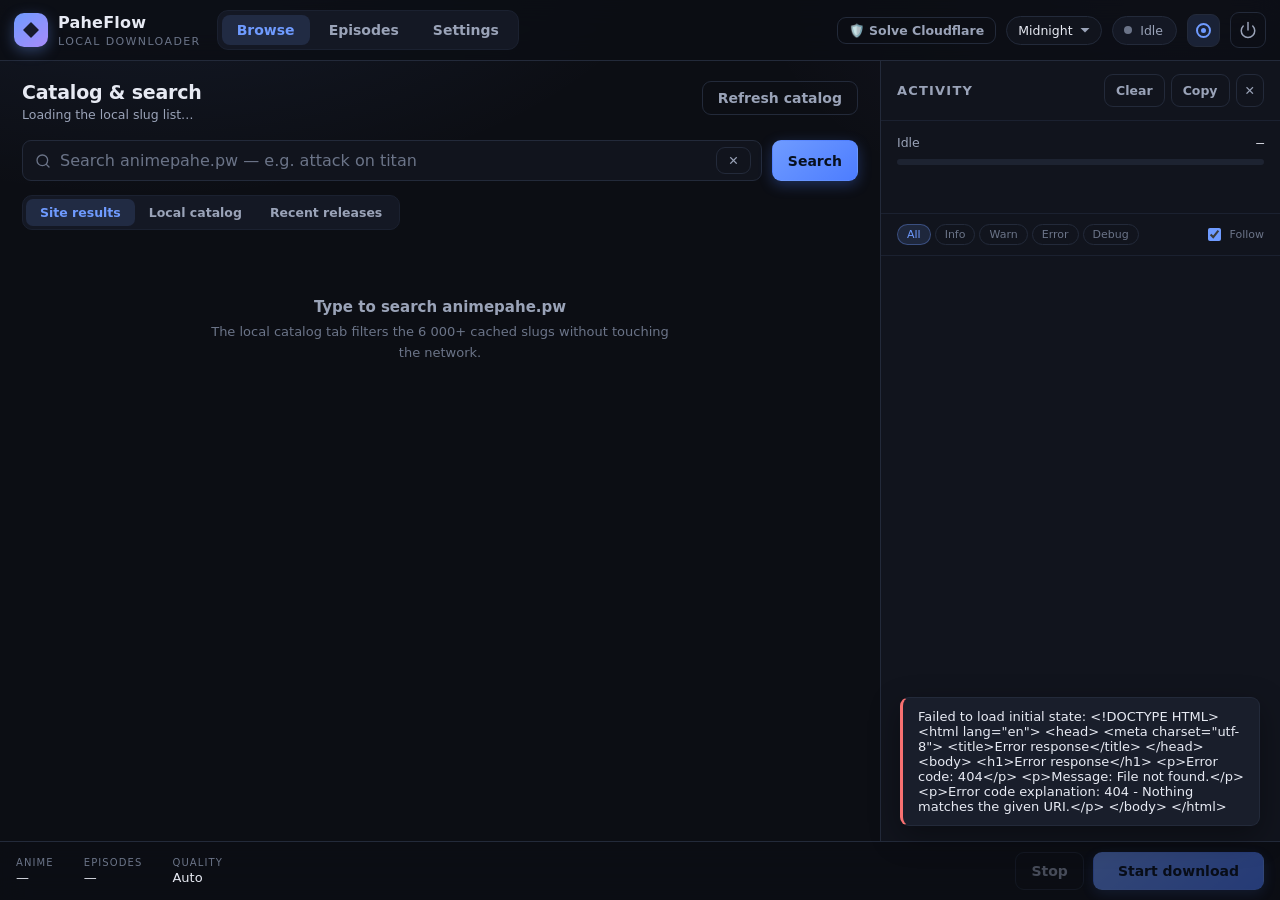
==== commit 5aed623c: "feat(release): v1.1.0 - add recent releases feed and comprehensive capacity audit" ====
--- a/static/index.html
+++ b/static/index.html
@@ -113,6 +113,7 @@
       <div class="segmented" id="resultModes">
         <button class="seg is-active" data-mode="remote">Site results</button>
         <button class="seg" data-mode="local">Local catalog</button>
+        <button class="seg" data-mode="recent">Recent releases</button>
       </div>
 
       <div class="results" id="resultsList">
@@ -120,6 +121,12 @@
           <p class="empty-title">Type to search animepahe.pw</p>
           <p class="empty-text">The local catalog tab filters the 6 000+ cached slugs without touching the network.</p>
         </div>
+      </div>
+
+      <div class="pager hidden" id="recentPager">
+        <button class="btn btn-ghost btn-sm" id="recentPrev" title="Previous page">← Previous</button>
+        <span id="recentPageInfo">Page 1 of 1</span>
+        <button class="btn btn-ghost btn-sm" id="recentNext" title="Next page">Next →</button>
       </div>
     </section>
 
@@ -131,6 +138,7 @@
           <p class="panel-sub" id="epSubtitle">Pick something in the Browse tab first.</p>
         </div>
         <div class="panel-actions">
+          <span class="capacity-pill hidden" id="epCapacityPill" title="Estimated download size">📦 ~0 MB</span>
           <button class="btn btn-ghost btn-sm" id="copySlug" title="Copy the slug / uuid">Copy slug</button>
           <button class="btn btn-ghost btn-sm" id="reloadEpisodes" title="Reload the episode list">Reload</button>
         </div>
--- a/static/styles.css
+++ b/static/styles.css
@@ -445,6 +445,21 @@
 .title-block { min-width: 0; }
 .title-block h2 { overflow-wrap: anywhere; }
 .panel-actions { display: flex; gap: 8px; align-items: center; flex-wrap: wrap; }
+.capacity-pill {
+  display: inline-flex;
+  align-items: center;
+  gap: 5px;
+  padding: 4px 10px;
+  border-radius: 999px;
+  font-size: 11.5px;
+  font-weight: 600;
+  color: var(--accent);
+  background: var(--accent-soft);
+  border: 1px solid color-mix(in srgb, var(--accent) 35%, transparent);
+  letter-spacing: 0.2px;
+  user-select: none;
+}
+.capacity-pill.hidden { display: none !important; }
 
 /* ───────────────────────────── buttons ───────────────────────────── */
 
@@ -596,6 +611,54 @@
 .badge.accent { color: var(--accent); border-color: color-mix(in srgb, var(--accent) 30%, transparent); background: var(--accent-soft); }
 
 .result-actions { display: flex; gap: 6px; flex: 0 0 auto; }
+
+.result.recent {
+  cursor: pointer;
+  padding: 10px 14px;
+}
+.recent-thumb-wrap {
+  width: 88px;
+  height: 52px;
+  border-radius: 6px;
+  overflow: hidden;
+  background: var(--panel-2);
+  flex: 0 0 auto;
+  position: relative;
+  display: flex;
+  align-items: center;
+  justify-content: center;
+  border: 1px solid var(--line-soft);
+}
+.recent-thumb {
+  width: 100%;
+  height: 100%;
+  object-fit: cover;
+  display: block;
+}
+.recent-thumb-placeholder {
+  font-size: 20px;
+  opacity: 0.4;
+}
+.recent-badge-ep {
+  font-weight: 700;
+  color: var(--accent);
+  border-color: color-mix(in srgb, var(--accent) 30%, transparent);
+  background: var(--accent-soft);
+}
+.recent-badge-sub {
+  color: #38bdf8;
+  border-color: rgba(56, 189, 248, 0.3);
+  background: rgba(56, 189, 248, 0.1);
+}
+.recent-badge-dub {
+  color: #f59e0b;
+  border-color: rgba(245, 158, 11, 0.3);
+  background: rgba(245, 158, 11, 0.1);
+}
+.recent-time {
+  color: var(--text-faint);
+  font-size: 11px;
+}
 
 .empty { text-align: center; padding: 54px 20px; color: var(--text-faint); }
 .empty-title { margin: 0 0 6px; color: var(--text-dim); font-size: 15px; font-weight: 550; }
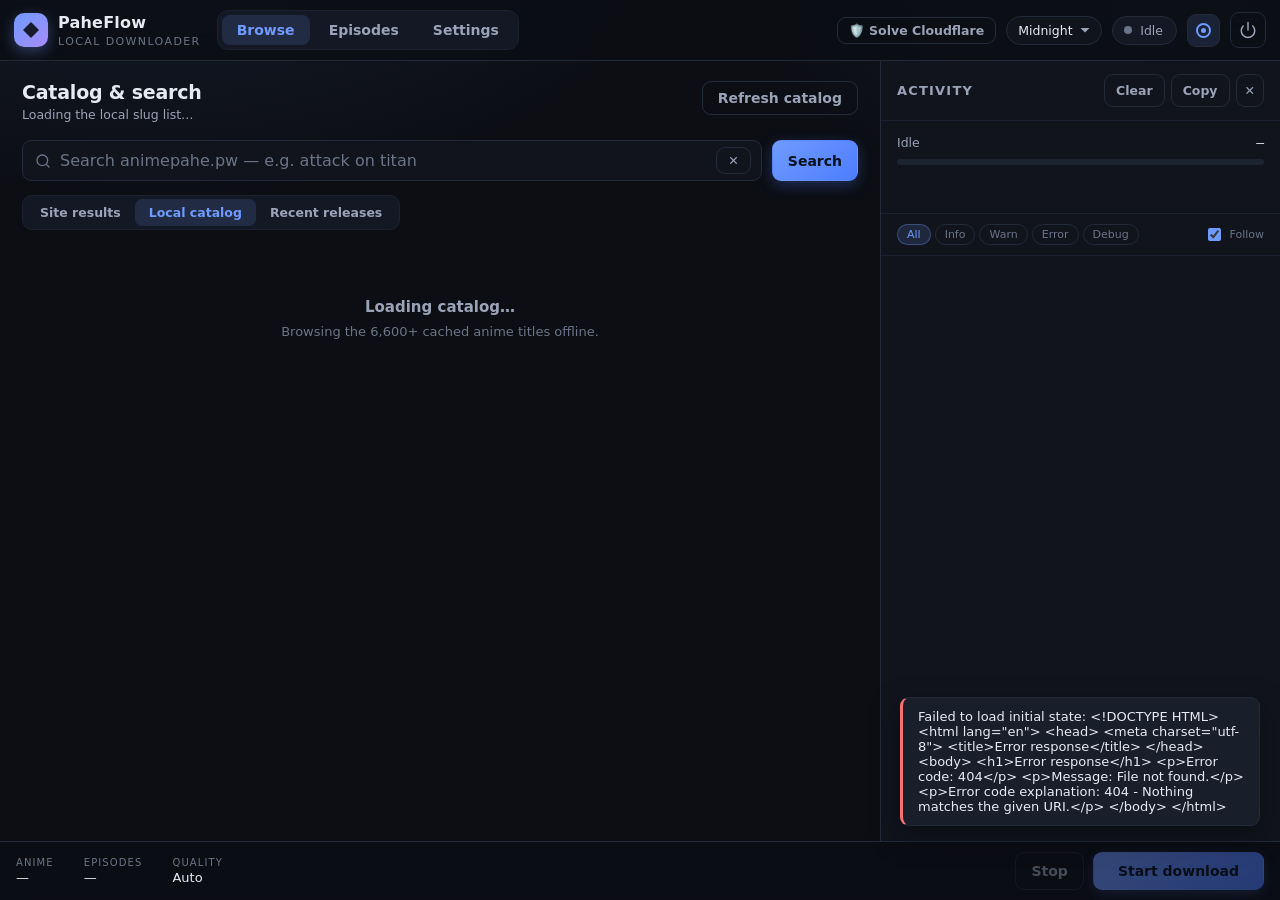
==== commit 5ea4a5a4: "release: v2.0.1 — fix Cloudflare solver flow, default to local catalog, fix chunked rendering" ====
--- a/static/index.html
+++ b/static/index.html
@@ -111,15 +111,15 @@
       </div>
 
       <div class="segmented" id="resultModes">
-        <button class="seg is-active" data-mode="remote">Site results</button>
-        <button class="seg" data-mode="local">Local catalog</button>
+        <button class="seg" data-mode="remote">Site results</button>
+        <button class="seg is-active" data-mode="local">Local catalog</button>
         <button class="seg" data-mode="recent">Recent releases</button>
       </div>
 
       <div class="results" id="resultsList">
         <div class="empty">
-          <p class="empty-title">Type to search animepahe.pw</p>
-          <p class="empty-text">The local catalog tab filters the 6 000+ cached slugs without touching the network.</p>
+          <p class="empty-title">Loading catalog…</p>
+          <p class="empty-text">Browsing the 6,600+ cached anime titles offline.</p>
         </div>
       </div>
 
--- a/static/styles.css
+++ b/static/styles.css
@@ -398,6 +398,10 @@
 .status-pill[data-state="done"] .status-dot { background: var(--ok); }
 .status-pill[data-state="error"] { color: var(--err); border-color: color-mix(in srgb, var(--err) 35%, transparent); }
 .status-pill[data-state="error"] .status-dot { background: var(--err); }
+.status-pill[data-state="connected"] { color: var(--ok); border-color: color-mix(in srgb, var(--ok) 30%, transparent); }
+.status-pill[data-state="connected"] .status-dot { background: var(--ok); }
+.status-pill[data-state="disconnected"] { color: var(--err); border-color: color-mix(in srgb, var(--err) 35%, transparent); }
+.status-pill[data-state="disconnected"] .status-dot { background: var(--err); animation: blink 1.1s ease-in-out infinite; }
 
 @keyframes blink { 0%, 100% { opacity: 1; } 50% { opacity: .25; } }
 
@@ -498,6 +502,38 @@
 .btn-sm { padding: 5px 11px; font-size: 12.5px; }
 .btn-lg { padding: 10px 24px; font-size: 14px; }
 .btn-icon { padding: 8px; display: inline-flex; }
+.btn.cf-needed {
+  background: linear-gradient(140deg, rgba(239, 68, 68, 0.15) 0%, rgba(245, 158, 11, 0.15) 100%);
+  border-color: var(--err);
+  color: var(--err);
+  animation: pulse-glow 2s ease-in-out infinite;
+}
+.btn.cf-needed:hover:not(:disabled) {
+  background: linear-gradient(140deg, rgba(239, 68, 68, 0.25) 0%, rgba(245, 158, 11, 0.25) 100%);
+  border-color: var(--err);
+  color: #fff;
+  box-shadow: 0 0 12px rgba(239, 68, 68, 0.4);
+}
+@keyframes pulse-glow {
+  0%, 100% { box-shadow: 0 0 0 rgba(239, 68, 68, 0); }
+  50% { box-shadow: 0 0 12px rgba(239, 68, 68, 0.3); }
+}
+.btn.cf-solved {
+  background: linear-gradient(140deg, rgba(16, 185, 129, 0.15) 0%, rgba(16, 185, 129, 0.15) 100%);
+  border-color: var(--ok);
+  color: var(--ok);
+  animation: pulse-glow-green 2s ease-in-out infinite;
+}
+.btn.cf-solved:hover:not(:disabled) {
+  background: linear-gradient(140deg, rgba(16, 185, 129, 0.25) 0%, rgba(16, 185, 129, 0.25) 100%);
+  border-color: var(--ok);
+  color: #fff;
+  box-shadow: 0 0 12px rgba(16, 185, 129, 0.4);
+}
+@keyframes pulse-glow-green {
+  0%, 100% { box-shadow: 0 0 0 rgba(16, 185, 129, 0); }
+  50% { box-shadow: 0 0 12px rgba(16, 185, 129, 0.3); }
+}
 
 .pulse-icon {
   width: 15px; height: 15px; border-radius: 50%;
@@ -680,36 +716,72 @@
 .toolbar-buttons { display: flex; gap: 6px; flex-wrap: wrap; }
 
 .ep-grid {
-  display: grid; grid-template-columns: repeat(auto-fill, minmax(118px, 1fr));
-  gap: 8px; max-height: 340px; overflow-y: auto; padding: 4px 4px 4px 0;
+  display: grid;
+  grid-template-columns: repeat(auto-fill, minmax(145px, 1fr));
+  gap: 10px;
+  max-height: 380px;
+  overflow-y: auto;
+  padding: 4px 4px 4px 0;
 }
 
 .ep {
-  display: flex; align-items: center; gap: 8px; padding: 8px 10px;
-  background: var(--panel); border: 1px solid var(--line-soft); border-radius: var(--radius-sm);
-  cursor: pointer; transition: border-color .15s, background .15s;
-  user-select: none; min-width: 0;
+  display: flex;
+  align-items: center;
+  gap: 10px;
+  padding: 10px 12px;
+  background: var(--panel);
+  border: 1px solid var(--line-soft);
+  border-radius: var(--radius-sm);
+  cursor: pointer;
+  transition: border-color .15s, background .15s;
+  user-select: none;
+  min-width: 0;
+  min-height: 52px;
 }
 .ep:hover { border-color: var(--hover-border); background: var(--panel-2); }
 .ep.is-checked { border-color: var(--accent); background: var(--accent-soft); }
-.ep input { flex: 0 0 auto; margin: 0; cursor: pointer; }
-.ep-num { font-weight: 650; font-size: 13px; color: var(--text); white-space: nowrap; flex-shrink: 0; }
-.ep-info { min-width: 0; margin-left: auto; display: flex; flex-direction: column; align-items: flex-end; gap: 2px; }
-.ep-tags { display: flex; align-items: center; gap: 4px; }
+.ep input { flex: 0 0 auto; margin: 0; cursor: pointer; width: 17px; height: 17px; accent-color: var(--accent); }
+.ep-num { font-weight: 700; font-size: 14px; color: var(--text); white-space: nowrap; flex-shrink: 0; }
+.ep-info { min-width: 0; margin-left: auto; display: flex; flex-direction: column; align-items: flex-end; gap: 3px; }
+.ep-tags { display: flex; align-items: center; gap: 5px; flex-wrap: nowrap; }
 .ep-audio-tag {
-  font-size: 9.5px; font-weight: 600; text-transform: uppercase;
-  color: var(--accent); background: var(--accent-soft);
-  padding: 1px 5px; border-radius: 4px; white-space: nowrap; line-height: 1.2;
+  font-size: 10px;
+  font-weight: 700;
+  text-transform: uppercase;
+  color: var(--accent);
+  background: var(--accent-soft);
+  padding: 2px 6px;
+  border-radius: 4px;
+  white-space: nowrap;
+  line-height: 1.2;
+}
+.ep-audio-tag.is-sub {
+  color: #38bdf8;
+  background: rgba(56, 189, 248, 0.12);
+  border: 1px solid rgba(56, 189, 248, 0.28);
+}
+.ep-audio-tag.is-dub {
+  color: #f59e0b;
+  background: rgba(245, 158, 11, 0.12);
+  border: 1px solid rgba(245, 158, 11, 0.28);
 }
 .ep-size-tag {
-  font-size: 9.5px; font-weight: 600;
-  color: var(--cyan, #38bdf8); background: rgba(56, 189, 248, 0.12);
-  border: 1px solid rgba(56, 189, 248, 0.22);
-  padding: 1px 5px; border-radius: 4px; white-space: nowrap; line-height: 1.2;
+  font-size: 10.5px;
+  font-weight: 600;
+  color: #34d399;
+  background: rgba(52, 211, 153, 0.12);
+  border: 1px solid rgba(52, 211, 153, 0.28);
+  padding: 2px 6px;
+  border-radius: 4px;
+  white-space: nowrap;
+  line-height: 1.2;
 }
 .ep-dur {
-  font-size: 10px; color: var(--text-faint); font-family: var(--mono);
-  white-space: nowrap; line-height: 1.2;
+  font-size: 10.5px;
+  color: var(--text-faint);
+  font-family: var(--mono);
+  white-space: nowrap;
+  line-height: 1.2;
 }
 
 .ep-loading { grid-column: 1 / -1; text-align: center; padding: 18px; color: var(--text-faint); font-size: 12.5px; }
@@ -999,21 +1071,26 @@
   }
   .ep-grid {
     max-height: none;
-    grid-template-columns: repeat(auto-fill, minmax(104px, 1fr));
+    grid-template-columns: repeat(2, minmax(0, 1fr));
+    gap: 10px;
+    padding: 4px 0;
+  }
+  .ep {
+    padding: 10px 11px;
     gap: 8px;
-    padding: 4px 0;
-  }
-  .ep {
-    padding: 6px 7px;
-    gap: 5px;
-    font-size: 12.5px;
+    font-size: 13px;
     align-items: center;
-    min-height: 44px;
+    min-height: 52px;
     border-radius: var(--radius-sm);
   }
+  .ep input {
+    width: 17px;
+    height: 17px;
+    flex-shrink: 0;
+  }
   .ep-num {
-    font-size: 12.5px;
-    font-weight: 650;
+    font-size: 13.5px;
+    font-weight: 700;
     white-space: nowrap;
     flex-shrink: 0;
   }
@@ -1023,31 +1100,31 @@
     display: flex;
     flex-direction: column;
     align-items: flex-end;
-    gap: 2px;
-    overflow: hidden;
+    gap: 3px;
   }
   .ep-tags {
     display: flex;
     align-items: center;
-    gap: 3px;
-    max-width: 100%;
+    gap: 4px;
+    flex-wrap: wrap;
+    justify-content: flex-end;
   }
   .ep-audio-tag {
-    font-size: 8.5px;
+    font-size: 9.5px;
+    font-weight: 700;
+    padding: 2px 5px;
+    border-radius: 4px;
+    white-space: nowrap;
+  }
+  .ep-size-tag {
+    font-size: 10px;
     font-weight: 600;
-    padding: 1px 3px;
-    border-radius: 3px;
+    padding: 2px 6px;
+    border-radius: 4px;
     white-space: nowrap;
   }
-  .ep-size-tag {
-    font-size: 8.5px;
-    font-weight: 600;
-    padding: 1px 3px;
-    border-radius: 3px;
-    white-space: nowrap;
-  }
   .ep-dur {
-    font-size: 9.5px;
+    font-size: 10px;
     white-space: nowrap;
     color: var(--text-faint);
   }
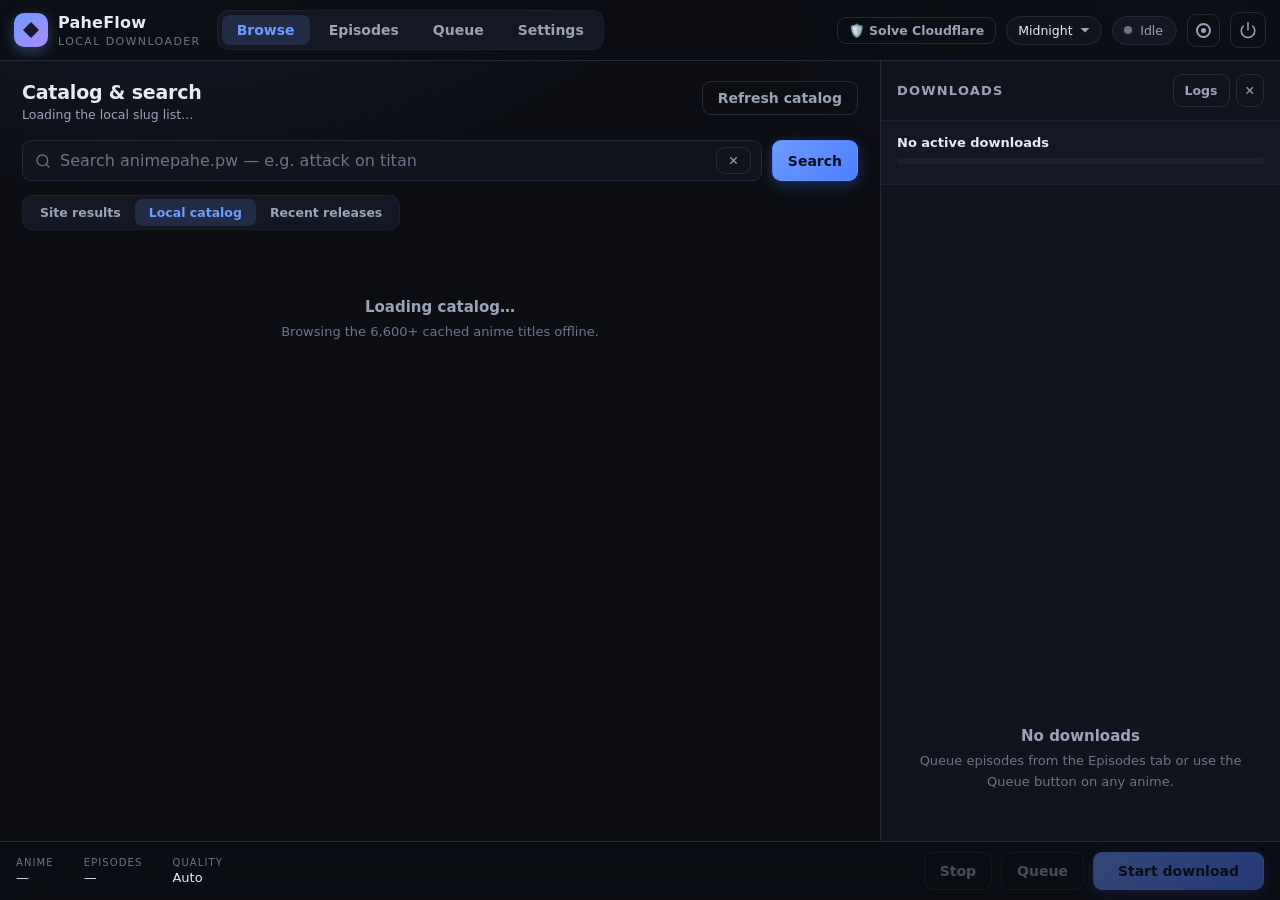
==== commit d5b72af4: "feat: Seal/YTDLnis-style downloads manager, granular episode controls, global sequential queue, and " ====
--- a/static/index.html
+++ b/static/index.html
@@ -24,6 +24,7 @@
     <nav class="tabs" role="tablist">
       <button class="tab is-active" data-tab="browse" role="tab">Browse</button>
       <button class="tab" data-tab="episodes" role="tab">Episodes</button>
+      <button class="tab" data-tab="queue" role="tab">Queue<span class="tab-badge hidden" id="queueTabCount">0</span></button>
       <button class="tab" data-tab="settings" role="tab">Settings</button>
     </nav>
 
@@ -114,6 +115,12 @@
         <button class="seg" data-mode="remote">Site results</button>
         <button class="seg is-active" data-mode="local">Local catalog</button>
         <button class="seg" data-mode="recent">Recent releases</button>
+      </div>
+
+      <div class="segmented ep-audio-seg hidden" id="recentAudioSeg" role="group" aria-label="Recent audio filter" style="margin-top: 6px;">
+        <button class="seg is-active" data-recent-audio="all">All Latest</button>
+        <button class="seg" data-recent-audio="sub">Sub Only</button>
+        <button class="seg" data-recent-audio="dub">Dub Only</button>
       </div>
 
       <div class="results" id="resultsList">
@@ -221,6 +228,36 @@
         <span class="command-label">Job summary</span>
         <code id="commandPreview">Select an anime to preview the job</code>
         <button class="btn btn-ghost btn-sm" id="copyCommand">Copy</button>
+      </div>
+    </section>
+
+    <!-- ──────────────────────────────  QUEUE  ────────────────────────────── -->
+    <section class="panel" id="panel-queue">
+      <div class="panel-head">
+        <div>
+          <h2>Download queue</h2>
+          <p class="panel-sub">Queued anime are downloaded one after another, automatically. Adding to the queue resumes it.</p>
+        </div>
+        <div class="panel-actions">
+          <button class="btn btn-ghost btn-sm" id="queueHoldBtn" title="Pause or resume the automatic queue">Pause queue</button>
+          <button class="btn btn-ghost btn-sm" id="queueClearBtn" title="Remove all queued and failed entries">Clear queue</button>
+        </div>
+      </div>
+
+      <div class="banner hidden" id="queueHoldBanner" style="border-color: rgba(245, 158, 11, 0.4); background: rgba(245, 158, 11, 0.1);">
+        <div class="banner-icon" style="background: rgba(245, 158, 11, 0.2); color: #f59e0b;">⏸</div>
+        <div class="banner-body">
+          <strong>Queue paused</strong>
+          <span>Auto-download is on hold, often because a download was stopped. Resume to continue with the next queued anime.</span>
+        </div>
+        <button class="btn btn-primary btn-sm" id="queueResumeBtn" style="background: #f59e0b; border-color: #f59e0b; color: #000; font-weight: 600;">▶ Resume queue</button>
+      </div>
+
+      <div class="queue-list" id="queueList">
+        <div class="empty">
+          <p class="empty-title">The queue is empty</p>
+          <p class="empty-text">Use the Queue button on any anime in Browse, or queue your episode selection from the Episodes tab.</p>
+        </div>
       </div>
     </section>
 
@@ -401,7 +438,7 @@
       <div class="card danger-zone">
         <div class="card-head"><h3>Maintenance</h3></div>
         <div class="settings-actions no-margin">
-          <button class="btn btn-ghost" id="clearLogs">Clear activity log</button>
+          <button class="btn btn-ghost" id="openLogsSettings">Open activity log</button>
           <button class="btn btn-ghost" id="copyConfig">Copy config.json</button>
         </div>
         <div class="settings-actions" style="margin-top: 10px;">
@@ -421,26 +458,24 @@
   <!-- ─────────────────────────────  ACTIVITY  ───────────────────────────── -->
   <aside class="activity" id="activityPanel">
     <div class="activity-head">
-      <h3>Activity</h3>
+      <h3>Downloads</h3>
       <div class="activity-head-actions">
-        <button class="btn btn-ghost btn-sm" id="clearLogsTop" title="Clear the log">Clear</button>
-        <button class="btn btn-ghost btn-sm" id="copyLogs" title="Copy the log">Copy</button>
+        <button class="btn btn-ghost btn-sm" id="logsDrawerBtn" title="View activity logs">Logs</button>
         <button class="btn btn-ghost btn-sm btn-icon" id="closeActivity" title="Hide activity panel" aria-label="Close activity panel">✕</button>
       </div>
     </div>
 
-    <div class="progress-block">
-      <div class="progress-head">
-        <span id="progressLabel">Idle</span>
-        <span id="progressPercent" class="progress-percent">—</span>
-      </div>
-      <div class="progress-track"><div class="progress-fill" id="progressFill"></div></div>
-      <div class="progress-meta">
-        <span id="progressEpisode"></span>
-        <span id="progressSpeed"></span>
-        <span id="progressEta"></span>
-      </div>
-      <div class="ep-status" id="epStatus"></div>
+    <!-- Overall progress bar -->
+    <div class="dl-overall" id="dlOverall">
+      <div class="dl-overall-row">
+        <span id="dlOverallLabel">No active downloads</span>
+        <span id="dlOverallPercent" class="progress-percent"></span>
+      </div>
+      <div class="progress-track"><div class="progress-fill" id="dlOverallFill"></div></div>
+      <div class="dl-overall-meta">
+        <span id="dlOverallEps"></span>
+        <span id="dlOverallSpeed"></span>
+      </div>
     </div>
 
     <div class="playlist-block hidden" id="playlistBlock">
@@ -451,22 +486,44 @@
       <div id="playlistList"></div>
     </div>
 
-    <div class="log-head">
-      <div class="log-filters">
-        <button class="chip is-active" data-level="all">All</button>
-        <button class="chip" data-level="info">Info</button>
-        <button class="chip" data-level="warn">Warn</button>
-        <button class="chip" data-level="error">Error</button>
-        <button class="chip" data-level="debug">Debug</button>
-      </div>
-      <label class="autoscroll">
-        <input type="checkbox" id="autoscroll" checked />
-        <span>Follow</span>
-      </label>
-    </div>
-
-    <div class="logs" id="logs"></div>
+    <!-- Per-anime download groups (rendered by JS) -->
+    <div id="dlGroups"></div>
+
+    <!-- Empty state -->
+    <div class="dl-empty" id="dlEmpty">
+      <p class="empty-title">No downloads</p>
+      <p class="empty-text">Queue episodes from the Episodes tab or use the Queue button on any anime.</p>
+    </div>
   </aside>
+
+  <!-- Logs drawer (slide-over) -->
+  <div class="logs-drawer" id="logsDrawer" aria-hidden="true">
+    <div class="logs-drawer-backdrop" id="logsDrawerBackdrop"></div>
+    <div class="logs-drawer-panel">
+      <div class="logs-drawer-head">
+        <h3>Activity Log</h3>
+        <div class="logs-drawer-actions">
+          <button class="btn btn-ghost btn-sm" id="clearLogsTop" title="Clear the log">Clear</button>
+          <button class="btn btn-ghost btn-sm" id="copyLogs" title="Copy the log">Copy</button>
+          <button class="btn btn-ghost btn-sm btn-icon" id="closeLogsDrawer" title="Close">✕</button>
+        </div>
+      </div>
+      <div class="log-head">
+        <div class="log-filters">
+          <button class="chip is-active" data-level="all">All</button>
+          <button class="chip" data-level="info">Info</button>
+          <button class="chip" data-level="warn">Warn</button>
+          <button class="chip" data-level="error">Error</button>
+          <button class="chip" data-level="debug">Debug</button>
+        </div>
+        <label class="autoscroll">
+          <input type="checkbox" id="autoscroll" checked />
+          <span>Follow</span>
+        </label>
+      </div>
+      <div class="logs" id="logs"></div>
+    </div>
+  </div>
 
   </main>
 
@@ -488,6 +545,7 @@
     </div>
     <div class="action-buttons">
       <button class="btn btn-ghost" id="stopBtn" disabled>Stop</button>
+      <button class="btn btn-ghost" id="queueSelectionBtn" disabled title="Add the selected episodes to the download queue">Queue</button>
       <button class="btn btn-primary btn-lg" id="startBtn" disabled>Start download</button>
     </div>
   </footer>
--- a/static/styles.css
+++ b/static/styles.css
@@ -421,8 +421,8 @@
 body.activity-hidden .layout {
   grid-template-columns: minmax(0, 1fr);
 }
-.layout.activity-hidden .activity,
-body.activity-hidden .activity {
+.layout.activity-hidden:not(.show-mobile-activity) .activity,
+body.activity-hidden:not(.show-mobile-activity) .activity {
   display: none !important;
 }
 
@@ -670,6 +670,8 @@
   height: 100%;
   object-fit: cover;
   display: block;
+  image-rendering: -webkit-optimize-contrast;
+  content-visibility: auto;
 }
 .recent-thumb-placeholder {
   font-size: 20px;
@@ -695,6 +697,49 @@
   color: var(--text-faint);
   font-size: 11px;
 }
+
+/* ─── download queue ─── */
+.tab-badge {
+  display: inline-flex; align-items: center; justify-content: center;
+  min-width: 15px; height: 15px; padding: 0 4px; margin-left: 5px;
+  border-radius: 999px; background: var(--accent); color: var(--bg, #fff);
+  font-size: 9.5px; font-weight: 700; line-height: 1;
+}
+.tab-badge.hidden { display: none; }
+
+.queue-list { display: flex; flex-direction: column; gap: 8px; margin-top: 12px; }
+.queue-row {
+  display: flex; align-items: center; gap: 12px; padding: 11px 14px;
+  background: var(--panel); border: 1px solid var(--line-soft); border-radius: var(--radius-sm);
+  transition: border-color .15s, background .15s;
+}
+.queue-row:hover { border-color: var(--hover-border); background: var(--panel-2); }
+.queue-row.is-downloading { border-color: color-mix(in srgb, var(--ok) 35%, transparent); }
+.queue-row.is-downloading .queue-status { animation: queuePulse 2.2s ease-in-out infinite; }
+.queue-row.is-failed { border-color: color-mix(in srgb, var(--err) 35%, transparent); }
+
+@keyframes queuePulse {
+  0%, 100% { opacity: 1; }
+  50% { opacity: .55; }
+}
+
+.queue-pos {
+  flex: 0 0 auto; width: 26px; height: 26px; border-radius: 8px;
+  display: flex; align-items: center; justify-content: center;
+  background: var(--accent-soft); color: var(--accent);
+  font-size: 11.5px; font-weight: 700;
+}
+.queue-row.is-downloading .queue-pos { background: color-mix(in srgb, var(--ok) 12%, transparent); color: var(--ok); }
+.queue-row.is-failed .queue-pos { background: color-mix(in srgb, var(--err) 12%, transparent); color: var(--err); }
+
+.queue-btn.is-queued {
+  color: var(--accent);
+  border-color: color-mix(in srgb, var(--accent) 35%, transparent);
+  background: var(--accent-soft);
+}
+
+.queue-status { margin-left: auto; }
+.queue-meta-divider { color: var(--line); }
 
 .empty { text-align: center; padding: 54px 20px; color: var(--text-faint); }
 .empty-title { margin: 0 0 6px; color: var(--text-dim); font-size: 15px; font-weight: 550; }
@@ -969,7 +1014,7 @@
   .layout { grid-template-columns: minmax(0, 1fr); }
   .activity { display: none; }
   body.show-mobile-activity .activity {
-    display: flex;
+    display: flex !important;
     position: fixed;
     top: 0; left: 0; right: 0;
     bottom: max(60px, env(safe-area-inset-bottom, 0px));
@@ -1380,3 +1425,294 @@
 @keyframes spin {
   to { transform: rotate(360deg); }
 }
+
+/* ─────────────────────────────────────────────────────────────────
+ *  download manager & per-episode activity UI
+ * ───────────────────────────────────────────────────────────────── */
+
+.dl-overall {
+  padding: 14px 16px;
+  background: var(--panel, #181824);
+  border-bottom: 1px solid var(--line-soft, rgba(255, 255, 255, 0.08));
+}
+
+.dl-overall-row {
+  display: flex;
+  justify-content: space-between;
+  align-items: center;
+  margin-bottom: 8px;
+}
+
+#dlOverallLabel {
+  font-size: 13px;
+  font-weight: 600;
+  color: var(--text, #f0eef5);
+}
+
+.dl-overall .progress-track {
+  height: 6px;
+  background: var(--line-soft, rgba(255, 255, 255, 0.08));
+  border-radius: 999px;
+  overflow: hidden;
+}
+
+.dl-overall .progress-fill {
+  height: 100%;
+  background: var(--accent, #a259ff);
+  border-radius: 999px;
+  transition: width 0.25s ease;
+}
+
+.dl-overall-meta {
+  display: flex;
+  justify-content: space-between;
+  margin-top: 6px;
+  font-size: 11.5px;
+  color: var(--text-faint, #9f9baa);
+}
+
+.dl-empty {
+  padding: 48px 20px;
+  text-align: center;
+  color: var(--text-faint, #9f9baa);
+}
+
+#dlGroups {
+  display: flex;
+  flex-direction: column;
+  gap: 12px;
+  padding: 12px 14px;
+  overflow-y: auto;
+  flex: 1;
+}
+
+.dl-group {
+  background: var(--panel, #181824);
+  border: 1px solid var(--line-soft, rgba(255, 255, 255, 0.08));
+  border-radius: var(--radius-sm, 10px);
+  overflow: hidden;
+  transition: border-color 0.15s ease;
+}
+
+.dl-group.is-downloading {
+  border-color: color-mix(in srgb, var(--ok, #10b981) 40%, transparent);
+}
+
+.dl-group-head {
+  display: flex;
+  align-items: center;
+  justify-content: space-between;
+  gap: 10px;
+  padding: 10px 14px;
+  background: var(--panel-2, rgba(255, 255, 255, 0.03));
+  border-bottom: 1px solid var(--line-soft, rgba(255, 255, 255, 0.06));
+}
+
+.dl-group-info {
+  display: flex;
+  align-items: center;
+  gap: 8px;
+  flex: 1;
+  min-width: 0;
+}
+
+.dl-group-title {
+  font-size: 13px;
+  font-weight: 650;
+  color: var(--text, #f0eef5);
+  overflow: hidden;
+  text-overflow: ellipsis;
+  white-space: nowrap;
+}
+
+.dl-group-actions {
+  display: flex;
+  align-items: center;
+  gap: 6px;
+  flex-shrink: 0;
+}
+
+.dl-group-bar {
+  height: 3px;
+  background: var(--line-soft, rgba(255, 255, 255, 0.06));
+  overflow: hidden;
+}
+
+.dl-group-bar-fill {
+  height: 100%;
+  background: var(--accent, #a259ff);
+  transition: width 0.25s ease;
+}
+
+.dl-eps {
+  display: flex;
+  flex-direction: column;
+  padding: 4px 10px;
+  max-height: 280px;
+  overflow-y: auto;
+}
+
+.dl-ep {
+  display: grid;
+  grid-template-columns: 56px 1fr auto auto;
+  gap: 10px;
+  align-items: center;
+  padding: 8px 4px;
+  border-bottom: 1px solid var(--line-soft, rgba(255, 255, 255, 0.04));
+  font-size: 12px;
+}
+
+.dl-ep:last-child {
+  border-bottom: none;
+}
+
+.dl-ep.is-active {
+  background: rgba(162, 89, 255, 0.05);
+  border-radius: 6px;
+}
+
+.dl-ep.is-done {
+  opacity: 0.7;
+}
+
+.dl-ep-label {
+  font-weight: 600;
+  color: var(--text, #f0eef5);
+  font-size: 12px;
+}
+
+.dl-ep-bar {
+  display: flex;
+  flex-direction: column;
+  gap: 4px;
+  min-width: 0;
+}
+
+.dl-ep-bar .progress-track {
+  height: 4px;
+  background: var(--line-soft, rgba(255, 255, 255, 0.08));
+  border-radius: 999px;
+  overflow: hidden;
+}
+
+.dl-ep-bar .progress-fill {
+  height: 100%;
+  background: var(--accent, #a259ff);
+  border-radius: 999px;
+  transition: width 0.2s ease;
+}
+
+.dl-ep-bar .progress-fill.is-paused {
+  background: #f59e0b;
+}
+
+.dl-ep.is-active .progress-fill {
+  background: var(--ok, #10b981);
+}
+
+.dl-ep-details {
+  display: flex;
+  justify-content: space-between;
+  font-size: 10.5px;
+  color: var(--text-faint, #9f9baa);
+}
+
+.dl-ep-meta {
+  display: flex;
+  align-items: center;
+  gap: 6px;
+  flex-shrink: 0;
+}
+
+.dl-ep-ctrl {
+  display: flex;
+  align-items: center;
+  gap: 4px;
+  flex-shrink: 0;
+}
+
+/* ─────────────────────────────────────────────────────────────────
+ *  logs drawer
+ * ───────────────────────────────────────────────────────────────── */
+
+.logs-drawer {
+  position: fixed;
+  inset: 0;
+  z-index: 1000;
+  visibility: hidden;
+  pointer-events: none;
+  transition: visibility 0.25s;
+}
+
+.logs-drawer.is-open {
+  visibility: visible;
+  pointer-events: auto;
+}
+
+.logs-drawer-backdrop {
+  position: absolute;
+  inset: 0;
+  background: rgba(0, 0, 0, 0.55);
+  backdrop-filter: blur(2px);
+  opacity: 0;
+  transition: opacity 0.25s ease;
+}
+
+.logs-drawer.is-open .logs-drawer-backdrop {
+  opacity: 1;
+}
+
+.logs-drawer-panel {
+  position: absolute;
+  top: 0;
+  right: 0;
+  bottom: 0;
+  width: min(520px, 100vw);
+  background: var(--panel, #161622);
+  border-left: 1px solid var(--line-soft, rgba(255, 255, 255, 0.1));
+  display: flex;
+  flex-direction: column;
+  transform: translateX(100%);
+  transition: transform 0.28s cubic-bezier(0.16, 1, 0.3, 1);
+  box-shadow: -8px 0 32px rgba(0, 0, 0, 0.45);
+}
+
+.logs-drawer.is-open .logs-drawer-panel {
+  transform: translateX(0);
+}
+
+.logs-drawer-head {
+  display: flex;
+  align-items: center;
+  justify-content: space-between;
+  padding: 12px 18px;
+  border-bottom: 1px solid var(--line-soft, rgba(255, 255, 255, 0.08));
+}
+
+.logs-drawer-head h3 {
+  margin: 0;
+  font-size: 15px;
+  font-weight: 600;
+  color: var(--text, #f0eef5);
+}
+
+.logs-drawer-actions {
+  display: flex;
+  align-items: center;
+  gap: 6px;
+}
+
+.logs-drawer-panel .log-head {
+  padding: 10px 18px;
+  background: var(--panel-2, rgba(255, 255, 255, 0.02));
+  border-bottom: 1px solid var(--line-soft, rgba(255, 255, 255, 0.06));
+}
+
+.logs-drawer-panel .logs {
+  flex: 1;
+  padding: 12px 18px;
+  overflow-y: auto;
+  font-family: var(--font-mono, monospace);
+  font-size: 12px;
+  line-height: 1.6;
+}
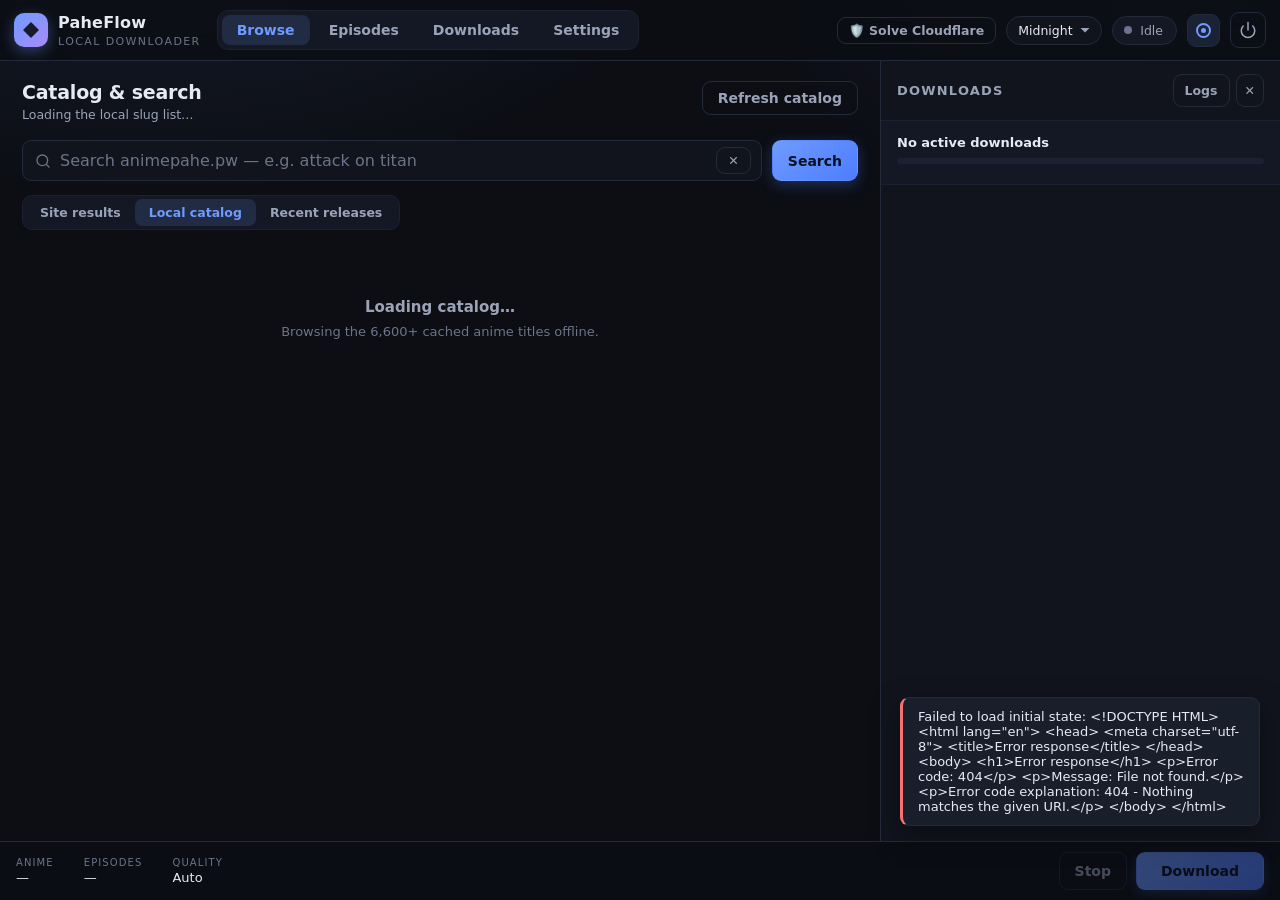
==== commit 31ec3c0a: "feat: unified automatic sequential download queue and episode manager - Remove confusing queue/unque" ====
--- a/static/index.html
+++ b/static/index.html
@@ -24,7 +24,7 @@
     <nav class="tabs" role="tablist">
       <button class="tab is-active" data-tab="browse" role="tab">Browse</button>
       <button class="tab" data-tab="episodes" role="tab">Episodes</button>
-      <button class="tab" data-tab="queue" role="tab">Queue<span class="tab-badge hidden" id="queueTabCount">0</span></button>
+      <button class="tab" data-tab="downloads" id="tabDownloads" role="tab">Downloads<span class="tab-badge hidden" id="queueTabCount">0</span></button>
       <button class="tab" data-tab="settings" role="tab">Settings</button>
     </nav>
 
@@ -231,32 +231,32 @@
       </div>
     </section>
 
-    <!-- ──────────────────────────────  QUEUE  ────────────────────────────── -->
-    <section class="panel" id="panel-queue">
+    <!-- ────────────────────────────  DOWNLOADS  ──────────────────────────── -->
+    <section class="panel" id="panel-downloads">
       <div class="panel-head">
         <div>
-          <h2>Download queue</h2>
-          <p class="panel-sub">Queued anime are downloaded one after another, automatically. Adding to the queue resumes it.</p>
+          <h2>Downloads</h2>
+          <p class="panel-sub">Active downloads and queue. Anime are downloaded sequentially, one episode at a time.</p>
         </div>
         <div class="panel-actions">
-          <button class="btn btn-ghost btn-sm" id="queueHoldBtn" title="Pause or resume the automatic queue">Pause queue</button>
-          <button class="btn btn-ghost btn-sm" id="queueClearBtn" title="Remove all queued and failed entries">Clear queue</button>
+          <button class="btn btn-ghost btn-sm" id="queueHoldBtn" title="Pause or resume downloads">Pause downloads</button>
+          <button class="btn btn-ghost btn-sm" id="queueClearBtn" title="Remove all queued and finished entries">Clear list</button>
         </div>
       </div>
 
       <div class="banner hidden" id="queueHoldBanner" style="border-color: rgba(245, 158, 11, 0.4); background: rgba(245, 158, 11, 0.1);">
         <div class="banner-icon" style="background: rgba(245, 158, 11, 0.2); color: #f59e0b;">⏸</div>
         <div class="banner-body">
-          <strong>Queue paused</strong>
-          <span>Auto-download is on hold, often because a download was stopped. Resume to continue with the next queued anime.</span>
-        </div>
-        <button class="btn btn-primary btn-sm" id="queueResumeBtn" style="background: #f59e0b; border-color: #f59e0b; color: #000; font-weight: 600;">▶ Resume queue</button>
+          <strong>Downloads paused</strong>
+          <span>Automatic downloads are on hold. Resume to continue downloading the next episodes.</span>
+        </div>
+        <button class="btn btn-primary btn-sm" id="queueResumeBtn" style="background: #f59e0b; border-color: #f59e0b; color: #000; font-weight: 600;">▶ Resume</button>
       </div>
 
       <div class="queue-list" id="queueList">
         <div class="empty">
-          <p class="empty-title">The queue is empty</p>
-          <p class="empty-text">Use the Queue button on any anime in Browse, or queue your episode selection from the Episodes tab.</p>
+          <p class="empty-title">No downloads in queue</p>
+          <p class="empty-text">Select episodes from the Episodes tab and press Download to start or queue them.</p>
         </div>
       </div>
     </section>
@@ -545,8 +545,7 @@
     </div>
     <div class="action-buttons">
       <button class="btn btn-ghost" id="stopBtn" disabled>Stop</button>
-      <button class="btn btn-ghost" id="queueSelectionBtn" disabled title="Add the selected episodes to the download queue">Queue</button>
-      <button class="btn btn-primary btn-lg" id="startBtn" disabled>Start download</button>
+      <button class="btn btn-primary btn-lg" id="startBtn" disabled>Download</button>
     </div>
   </footer>
 
--- a/static/styles.css
+++ b/static/styles.css
@@ -1017,11 +1017,12 @@
     display: flex !important;
     position: fixed;
     top: 0; left: 0; right: 0;
-    bottom: max(60px, env(safe-area-inset-bottom, 0px));
+    bottom: 0;
     z-index: 200;
     background: var(--bg);
     border-left: 0;
     padding-top: max(16px, env(safe-area-inset-top, 0px));
+    padding-bottom: max(16px, env(safe-area-inset-bottom, 0px));
     overflow: hidden;
   }
   .topbar {
@@ -1672,6 +1673,8 @@
   border-left: 1px solid var(--line-soft, rgba(255, 255, 255, 0.1));
   display: flex;
   flex-direction: column;
+  padding-top: max(16px, env(safe-area-inset-top, 0px));
+  padding-bottom: max(16px, env(safe-area-inset-bottom, 0px));
   transform: translateX(100%);
   transition: transform 0.28s cubic-bezier(0.16, 1, 0.3, 1);
   box-shadow: -8px 0 32px rgba(0, 0, 0, 0.45);
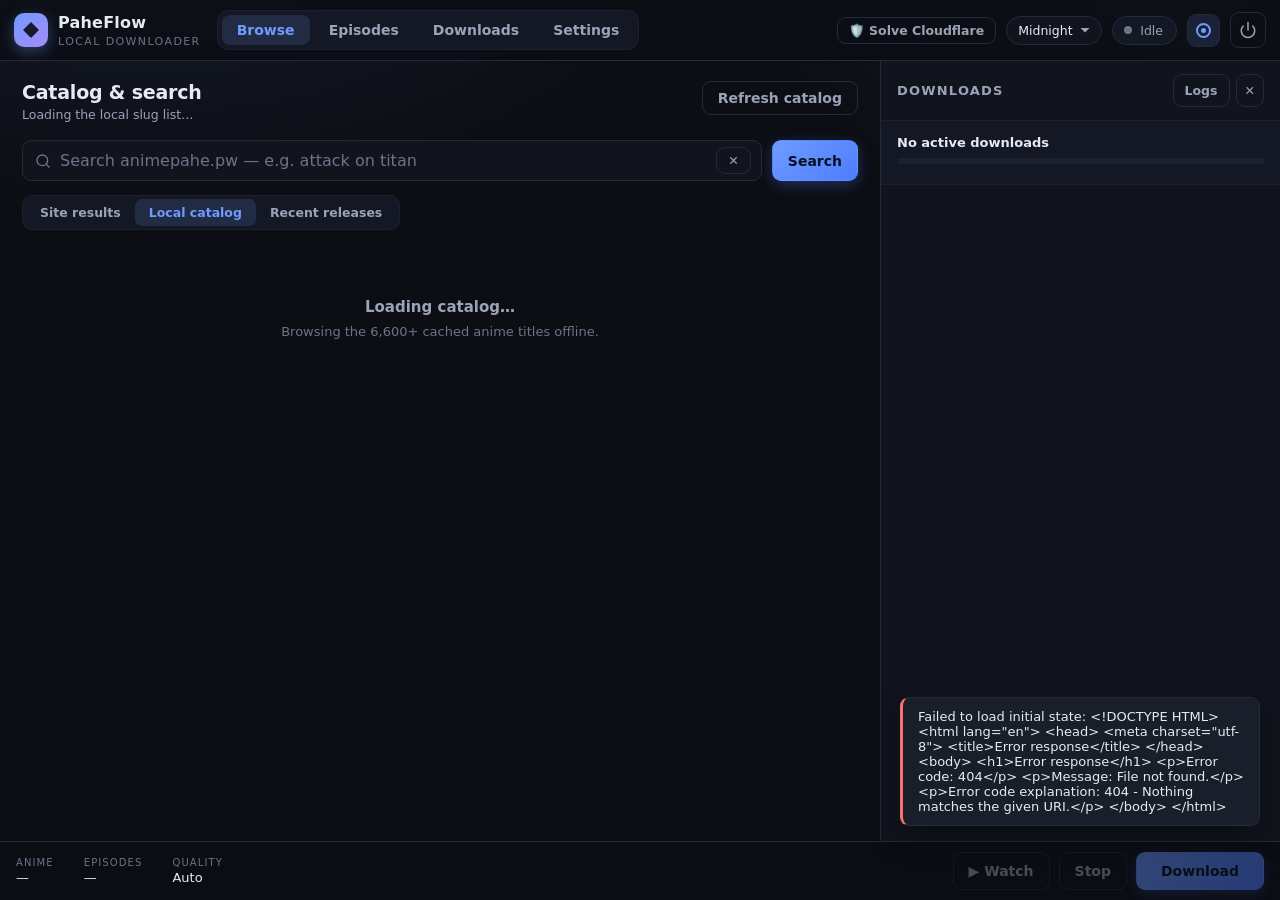
==== commit fd17caa4: "release: v2.0.7 — native in-app streaming, multi-connection full-bandwidth HLS & streaming prefetch" ====
--- a/static/index.html
+++ b/static/index.html
@@ -115,12 +115,6 @@
         <button class="seg" data-mode="remote">Site results</button>
         <button class="seg is-active" data-mode="local">Local catalog</button>
         <button class="seg" data-mode="recent">Recent releases</button>
-      </div>
-
-      <div class="segmented ep-audio-seg hidden" id="recentAudioSeg" role="group" aria-label="Recent audio filter" style="margin-top: 6px;">
-        <button class="seg is-active" data-recent-audio="all">All Latest</button>
-        <button class="seg" data-recent-audio="sub">Sub Only</button>
-        <button class="seg" data-recent-audio="dub">Dub Only</button>
       </div>
 
       <div class="results" id="resultsList">
@@ -544,6 +538,7 @@
       </div>
     </div>
     <div class="action-buttons">
+      <button class="btn btn-ghost" id="watchBtn" disabled title="Stream episode natively in app">▶ Watch</button>
       <button class="btn btn-ghost" id="stopBtn" disabled>Stop</button>
       <button class="btn btn-primary btn-lg" id="startBtn" disabled>Download</button>
     </div>
@@ -628,6 +623,58 @@
   </div>
 </div>
 
+<!-- Native In-App Video Stream Player Modal (Desktop / Web) -->
+<div id="streamPlayerModal" class="modal-overlay stream-modal hidden" role="dialog" aria-modal="true" aria-label="Anime stream player">
+  <div class="stream-player-shell">
+    <div class="stream-player-head">
+      <div class="stream-player-title-wrap">
+        <h2 id="streamPlayerTitle">PaheFlow Player</h2>
+        <span id="streamPlayerMeta" class="stream-player-meta">Resolving stream…</span>
+      </div>
+      <div class="stream-player-head-controls">
+        <select id="streamQualitySelect" class="stream-select" aria-label="Stream quality and audio" title="Switch quality or audio"></select>
+        <select id="streamSpeedSelect" class="stream-select" aria-label="Playback speed" title="Playback speed">
+          <option value="0.5">0.5x</option>
+          <option value="0.75">0.75x</option>
+          <option value="1" selected>1.0x</option>
+          <option value="1.25">1.25x</option>
+          <option value="1.5">1.5x</option>
+          <option value="1.75">1.75x</option>
+          <option value="2">2.0x</option>
+        </select>
+        <button class="btn btn-ghost btn-sm" id="streamCopyUrlBtn" title="Copy local HLS stream URL for external players like MPV or VLC">Copy URL</button>
+        <button class="btn btn-ghost btn-sm btn-icon" id="streamCloseBtn" title="Close player" aria-label="Close player">✕</button>
+      </div>
+    </div>
+
+    <div class="stream-video-stage">
+      <video id="streamVideo" class="stream-video" controls playsinline preload="auto"></video>
+      <div id="streamLoadingOverlay" class="stream-overlay hidden">
+        <span class="spinner"></span>
+        <span id="streamLoadingText">Resolving stream from AnimePahe…</span>
+      </div>
+      <div id="streamErrorOverlay" class="stream-overlay stream-error-overlay hidden">
+        <strong>Unable to play stream</strong>
+        <p id="streamErrorText"></p>
+        <div class="stream-error-actions">
+          <button class="btn btn-primary btn-sm hidden" id="streamSolveCfBtn">🛡️ Solve Cloudflare</button>
+          <button class="btn btn-primary btn-sm" id="streamRetryBtn">↻ Retry</button>
+          <button class="btn btn-ghost btn-sm" id="streamCopyUrlErrBtn">Copy HLS URL</button>
+        </div>
+      </div>
+    </div>
+
+    <div class="stream-player-foot">
+      <div class="stream-ep-nav">
+        <button class="btn btn-ghost btn-sm" id="streamPrevEpBtn" disabled>⏮ Prev Ep</button>
+        <button class="btn btn-ghost btn-sm" id="streamSkipOpBtn" title="Skip 85 seconds (opening/ending)">+85s OP</button>
+        <button class="btn btn-ghost btn-sm" id="streamNextEpBtn" disabled>Next Ep ⏭</button>
+      </div>
+      <span id="streamStatusHint" class="stream-status-hint">Direct local HLS stream</span>
+    </div>
+  </div>
+</div>
+
 <div class="toasts" id="toasts"></div>
 <script src="/static/app.js"></script>
 </body>
--- a/static/styles.css
+++ b/static/styles.css
@@ -429,10 +429,12 @@
 .content {
   overflow-y: auto;
   overflow-x: hidden;
-  padding: 20px 22px 28px;
+  padding: 20px 22px max(28px, env(safe-area-inset-bottom, 0px));
   min-width: 0;
   min-height: 0;
   -webkit-overflow-scrolling: touch;
+  touch-action: pan-y;
+  overscroll-behavior-y: contain;
 }
 
 .panel { display: none; animation: fade .2s ease; }
@@ -519,20 +521,15 @@
   50% { box-shadow: 0 0 12px rgba(239, 68, 68, 0.3); }
 }
 .btn.cf-solved {
-  background: linear-gradient(140deg, rgba(16, 185, 129, 0.15) 0%, rgba(16, 185, 129, 0.15) 100%);
+  background: linear-gradient(140deg, rgba(16, 185, 129, 0.16) 0%, rgba(16, 185, 129, 0.12) 100%);
   border-color: var(--ok);
   color: var(--ok);
-  animation: pulse-glow-green 2s ease-in-out infinite;
 }
 .btn.cf-solved:hover:not(:disabled) {
-  background: linear-gradient(140deg, rgba(16, 185, 129, 0.25) 0%, rgba(16, 185, 129, 0.25) 100%);
+  background: linear-gradient(140deg, rgba(16, 185, 129, 0.26) 0%, rgba(16, 185, 129, 0.2) 100%);
   border-color: var(--ok);
   color: #fff;
-  box-shadow: 0 0 12px rgba(16, 185, 129, 0.4);
-}
-@keyframes pulse-glow-green {
-  0%, 100% { box-shadow: 0 0 0 rgba(16, 185, 129, 0); }
-  50% { box-shadow: 0 0 12px rgba(16, 185, 129, 0.3); }
+  box-shadow: 0 0 12px rgba(16, 185, 129, 0.35);
 }
 
 .pulse-icon {
@@ -693,6 +690,15 @@
   border-color: rgba(245, 158, 11, 0.3);
   background: rgba(245, 158, 11, 0.1);
 }
+.recent-badge-size {
+  color: var(--text-dim);
+  border-color: var(--line);
+  background: var(--panel-2);
+  font-variant-numeric: tabular-nums;
+}
+.recent-badge-size.is-loading {
+  opacity: 0.55;
+}
 .recent-time {
   color: var(--text-faint);
   font-size: 11px;
@@ -712,10 +718,12 @@
   display: flex; align-items: center; gap: 12px; padding: 11px 14px;
   background: var(--panel); border: 1px solid var(--line-soft); border-radius: var(--radius-sm);
   transition: border-color .15s, background .15s;
+  flex-shrink: 0;
 }
 .queue-row:hover { border-color: var(--hover-border); background: var(--panel-2); }
 .queue-row.is-downloading { border-color: color-mix(in srgb, var(--ok) 35%, transparent); }
 .queue-row.is-downloading .queue-status { animation: queuePulse 2.2s ease-in-out infinite; }
+.queue-row.is-paused { border-color: color-mix(in srgb, var(--warn) 35%, transparent); }
 .queue-row.is-failed { border-color: color-mix(in srgb, var(--err) 35%, transparent); }
 
 @keyframes queuePulse {
@@ -730,7 +738,53 @@
   font-size: 11.5px; font-weight: 700;
 }
 .queue-row.is-downloading .queue-pos { background: color-mix(in srgb, var(--ok) 12%, transparent); color: var(--ok); }
+.queue-row.is-paused .queue-pos { background: color-mix(in srgb, var(--warn) 14%, transparent); color: var(--warn); }
 .queue-row.is-failed .queue-pos { background: color-mix(in srgb, var(--err) 12%, transparent); color: var(--err); }
+
+.queue-series-progress {
+  margin-top: 8px;
+  display: flex;
+  flex-direction: column;
+  gap: 4px;
+}
+.queue-progress-head {
+  display: flex;
+  align-items: center;
+  justify-content: space-between;
+  gap: 8px;
+  font-size: 11px;
+  color: var(--text-dim);
+}
+.queue-progress-pct {
+  font-family: var(--mono);
+  font-weight: 600;
+  color: var(--text);
+  font-variant-numeric: tabular-nums;
+}
+.queue-series-progress .progress-track {
+  height: 5px;
+  border-radius: 999px;
+  background: var(--progress-track);
+  overflow: hidden;
+}
+.queue-series-progress .progress-fill {
+  height: 100%;
+  border-radius: 999px;
+  background: linear-gradient(90deg, var(--accent), var(--purple));
+  transition: width .25s ease;
+}
+.queue-series-progress .progress-fill.is-downloading {
+  background: var(--ok);
+}
+.queue-series-progress .progress-fill.is-paused {
+  background: var(--warn);
+}
+.queue-series-progress .progress-fill.is-failed {
+  background: var(--err);
+}
+.queue-series-progress .progress-fill.is-done {
+  background: var(--ok);
+}
 
 .queue-btn.is-queued {
   color: var(--accent);
@@ -915,17 +969,18 @@
 
 .activity {
   border-left: 1px solid var(--line); background: var(--bg-soft);
-  display: flex; flex-direction: column; overflow: hidden; min-width: 0;
+  display: flex; flex-direction: column; overflow: hidden; min-width: 0; min-height: 0;
 }
 
 .activity-head {
   display: flex; align-items: center; justify-content: space-between;
   padding: 13px 16px; border-bottom: 1px solid var(--line-soft);
+  flex-shrink: 0;
 }
 .activity-head h3 { margin: 0; font-size: 13px; text-transform: uppercase; letter-spacing: 1.2px; color: var(--text-dim); }
 .activity-head-actions { display: flex; gap: 6px; }
 
-.progress-block { padding: 14px 16px; border-bottom: 1px solid var(--line-soft); }
+.progress-block { padding: 14px 16px; border-bottom: 1px solid var(--line-soft); flex-shrink: 0; }
 .progress-head { display: flex; justify-content: space-between; align-items: baseline; font-size: 12.5px; color: var(--text-dim); margin-bottom: 8px; }
 .progress-percent { font-family: var(--mono); color: var(--text); font-size: 13px; }
 .progress-track { height: 6px; border-radius: 999px; background: var(--progress-track); overflow: hidden; }
@@ -939,7 +994,7 @@
 }
 .ep-chip.failed { background: color-mix(in srgb, var(--err) 10%, transparent); border-color: color-mix(in srgb, var(--err) 28%, transparent); color: var(--err); }
 
-.playlist-block { padding: 12px 16px; border-bottom: 1px solid var(--line-soft); }
+.playlist-block { padding: 12px 16px; border-bottom: 1px solid var(--line-soft); flex-shrink: 0; }
 .playlist-head { display: flex; align-items: center; justify-content: space-between; margin-bottom: 8px; }
 .playlist-head h4 { margin: 0; font-size: 12px; text-transform: uppercase; letter-spacing: 1px; color: var(--text-dim); }
 .playlist-item { display: flex; gap: 7px; align-items: center; margin-bottom: 6px; }
@@ -1018,6 +1073,10 @@
     position: fixed;
     top: 0; left: 0; right: 0;
     bottom: 0;
+    height: 100vh;
+    height: 100dvh;
+    max-height: 100dvh;
+    min-height: 0;
     z-index: 200;
     background: var(--bg);
     border-left: 0;
@@ -1435,6 +1494,7 @@
   padding: 14px 16px;
   background: var(--panel, #181824);
   border-bottom: 1px solid var(--line-soft, rgba(255, 255, 255, 0.08));
+  flex-shrink: 0;
 }
 
 .dl-overall-row {
@@ -1482,9 +1542,14 @@
   display: flex;
   flex-direction: column;
   gap: 12px;
-  padding: 12px 14px;
+  padding: 12px 14px max(28px, env(safe-area-inset-bottom, 0px));
   overflow-y: auto;
-  flex: 1;
+  overflow-x: hidden;
+  flex: 1 1 0%;
+  min-height: 0;
+  -webkit-overflow-scrolling: touch;
+  touch-action: pan-y;
+  overscroll-behavior-y: contain;
 }
 
 .dl-group {
@@ -1492,6 +1557,7 @@
   border: 1px solid var(--line-soft, rgba(255, 255, 255, 0.08));
   border-radius: var(--radius-sm, 10px);
   overflow: hidden;
+  flex-shrink: 0;
   transition: border-color 0.15s ease;
 }
 
@@ -1499,98 +1565,196 @@
   border-color: color-mix(in srgb, var(--ok, #10b981) 40%, transparent);
 }
 
+.dl-group.is-paused {
+  border-color: color-mix(in srgb, var(--warn, #f59e0b) 40%, transparent);
+}
+
+.dl-group.is-failed {
+  border-color: color-mix(in srgb, var(--err, #f87171) 40%, transparent);
+}
+
 .dl-group-head {
   display: flex;
-  align-items: center;
-  justify-content: space-between;
-  gap: 10px;
+  flex-direction: column;
+  align-items: stretch;
+  gap: 8px;
   padding: 10px 14px;
   background: var(--panel-2, rgba(255, 255, 255, 0.03));
   border-bottom: 1px solid var(--line-soft, rgba(255, 255, 255, 0.06));
 }
 
-.dl-group-info {
-  display: flex;
-  align-items: center;
-  gap: 8px;
+.dl-group-title-row {
+  display: flex;
+  align-items: flex-start;
+  justify-content: space-between;
+  gap: 10px;
+}
+
+.dl-group-title {
   flex: 1;
   min-width: 0;
-}
-
-.dl-group-title {
-  font-size: 13px;
+  font-size: 13.5px;
+  font-weight: 650;
+  line-height: 1.35;
+  color: var(--text, #f0eef5);
+  word-break: break-word;
+}
+
+.dl-group-collapse-btn {
+  flex-shrink: 0;
+  width: 30px;
+  height: 30px;
+  padding: 0;
+  display: inline-flex;
+  align-items: center;
+  justify-content: center;
+  border-radius: 8px;
+  color: var(--text-dim, #9aa3b8);
+}
+
+.dl-group-collapse-btn svg {
+  width: 16px;
+  height: 16px;
+  transition: transform 0.2s ease;
+}
+
+.dl-group.is-collapsed .dl-group-collapse-btn svg {
+  transform: rotate(180deg);
+}
+
+.dl-group-controls {
+  display: flex;
+  align-items: center;
+  justify-content: space-between;
+  gap: 8px;
+  flex-wrap: wrap;
+}
+
+.dl-group-status {
+  display: flex;
+  align-items: center;
+  min-width: 0;
+}
+
+.dl-group-actions {
+  display: flex;
+  align-items: center;
+  gap: 6px;
+  flex-shrink: 0;
+  margin-left: auto;
+}
+
+.dl-group-progress {
+  padding: 7px 14px 8px;
+  background: var(--panel-2, rgba(255, 255, 255, 0.02));
+  border-bottom: 1px solid var(--line-soft, rgba(255, 255, 255, 0.05));
+  display: flex;
+  flex-direction: column;
+  gap: 5px;
+}
+
+.dl-group-progress-head {
+  display: flex;
+  align-items: center;
+  justify-content: space-between;
+  gap: 8px;
+  font-size: 11px;
+  color: var(--text-dim, #9aa3b8);
+}
+
+.dl-group-progress-pct {
+  font-family: var(--mono);
+  font-weight: 600;
+  color: var(--text, #f0eef5);
+  font-variant-numeric: tabular-nums;
+}
+
+.dl-group-bar {
+  height: 5px;
+  border-radius: 999px;
+  background: var(--progress-track, rgba(255, 255, 255, 0.08));
+  overflow: hidden;
+}
+
+.dl-group-bar-fill {
+  height: 100%;
+  border-radius: 999px;
+  background: linear-gradient(90deg, var(--accent, #a259ff), var(--purple, #a78bfa));
+  transition: width 0.25s ease;
+}
+
+.dl-group-bar-fill.is-downloading,
+.dl-group-bar-fill.is-done {
+  background: var(--ok, #10b981);
+}
+
+.dl-group-bar-fill.is-paused {
+  background: var(--warn, #f59e0b);
+}
+
+.dl-group-bar-fill.is-failed {
+  background: var(--err, #f87171);
+}
+
+.dl-group.is-collapsed .dl-group-progress {
+  border-bottom: none;
+}
+
+.dl-group.is-collapsed .dl-eps {
+  display: none;
+}
+
+.dl-eps {
+  display: flex;
+  flex-direction: column;
+  gap: 6px;
+  padding: 8px 10px 10px;
+  max-height: none;
+  overflow-y: visible;
+}
+
+.dl-ep {
+  display: grid;
+  grid-template-columns: auto minmax(0, 1fr) auto;
+  grid-template-areas:
+    "label meta ctrl"
+    "bar   bar  bar";
+  gap: 8px 10px;
+  align-items: center;
+  padding: 10px 12px;
+  border-radius: 8px;
+  background: rgba(255, 255, 255, 0.02);
+  border: 1px solid var(--line-soft, rgba(255, 255, 255, 0.05));
+  font-size: 12px;
+}
+
+.dl-ep.is-active {
+  background: color-mix(in srgb, var(--ok, #10b981) 7%, transparent);
+  border-color: color-mix(in srgb, var(--ok, #10b981) 28%, transparent);
+}
+
+.dl-ep.is-done {
+  opacity: 0.72;
+}
+
+.dl-ep-label {
+  grid-area: label;
   font-weight: 650;
   color: var(--text, #f0eef5);
-  overflow: hidden;
-  text-overflow: ellipsis;
+  font-size: 12.5px;
   white-space: nowrap;
 }
 
-.dl-group-actions {
-  display: flex;
-  align-items: center;
-  gap: 6px;
-  flex-shrink: 0;
-}
-
-.dl-group-bar {
-  height: 3px;
-  background: var(--line-soft, rgba(255, 255, 255, 0.06));
-  overflow: hidden;
-}
-
-.dl-group-bar-fill {
-  height: 100%;
-  background: var(--accent, #a259ff);
-  transition: width 0.25s ease;
-}
-
-.dl-eps {
+.dl-ep-bar {
+  grid-area: bar;
   display: flex;
   flex-direction: column;
-  padding: 4px 10px;
-  max-height: 280px;
-  overflow-y: auto;
-}
-
-.dl-ep {
-  display: grid;
-  grid-template-columns: 56px 1fr auto auto;
-  gap: 10px;
-  align-items: center;
-  padding: 8px 4px;
-  border-bottom: 1px solid var(--line-soft, rgba(255, 255, 255, 0.04));
-  font-size: 12px;
-}
-
-.dl-ep:last-child {
-  border-bottom: none;
-}
-
-.dl-ep.is-active {
-  background: rgba(162, 89, 255, 0.05);
-  border-radius: 6px;
-}
-
-.dl-ep.is-done {
-  opacity: 0.7;
-}
-
-.dl-ep-label {
-  font-weight: 600;
-  color: var(--text, #f0eef5);
-  font-size: 12px;
-}
-
-.dl-ep-bar {
-  display: flex;
-  flex-direction: column;
-  gap: 4px;
+  gap: 5px;
   min-width: 0;
 }
 
 .dl-ep-bar .progress-track {
-  height: 4px;
+  height: 5px;
   background: var(--line-soft, rgba(255, 255, 255, 0.08));
   border-radius: 999px;
   overflow: hidden;
@@ -1613,23 +1777,41 @@
 
 .dl-ep-details {
   display: flex;
+  align-items: center;
   justify-content: space-between;
-  font-size: 10.5px;
-  color: var(--text-faint, #9f9baa);
+  flex-wrap: wrap;
+  gap: 4px 10px;
+  font-size: 11px;
+  color: var(--text-dim, #9aa3b8);
+  font-family: var(--mono);
+  font-variant-numeric: tabular-nums;
+}
+
+.dl-ep-details:empty {
+  display: none;
 }
 
 .dl-ep-meta {
+  grid-area: meta;
   display: flex;
   align-items: center;
   gap: 6px;
+  min-width: 0;
+}
+
+.dl-ep-ctrl {
+  grid-area: ctrl;
+  display: flex;
+  align-items: center;
+  gap: 5px;
   flex-shrink: 0;
 }
 
-.dl-ep-ctrl {
-  display: flex;
-  align-items: center;
-  gap: 4px;
-  flex-shrink: 0;
+.dl-ep-ctrl .btn-icon {
+  min-width: 32px;
+  min-height: 30px;
+  padding: 5px 8px;
+  justify-content: center;
 }
 
 /* ─────────────────────────────────────────────────────────────────
@@ -1719,3 +1901,190 @@
   font-size: 12px;
   line-height: 1.6;
 }
+
+/* ─────────────────────────  DIRECT STREAMING UI  ───────────────────────── */
+.ep-play-btn {
+  flex: 0 0 auto;
+  width: 28px;
+  height: 28px;
+  border-radius: 50%;
+  border: 1px solid var(--line-strong, rgba(255, 255, 255, 0.16));
+  background: var(--accent-soft, rgba(124, 77, 255, 0.16));
+  color: var(--accent, #a78bfa);
+  display: inline-flex;
+  align-items: center;
+  justify-content: center;
+  cursor: pointer;
+  padding: 0;
+  transition: transform 0.12s ease, background 0.15s ease, color 0.15s ease, border-color 0.15s ease;
+}
+.ep-play-btn:hover {
+  background: var(--accent, #7c4dff);
+  border-color: var(--accent, #7c4dff);
+  color: #fff;
+  transform: scale(1.06);
+}
+.ep-play-btn:active {
+  transform: scale(0.95);
+}
+.ep-play-btn svg {
+  width: 12px;
+  height: 12px;
+  fill: currentColor;
+  margin-left: 1px;
+}
+
+.result-actions {
+  display: flex;
+  align-items: center;
+  gap: 6px;
+}
+
+.watch-btn {
+  border-color: var(--accent, #7c4dff);
+  color: var(--accent, #a78bfa);
+  background: var(--accent-soft, rgba(124, 77, 255, 0.14));
+  font-weight: 600;
+}
+.watch-btn:hover {
+  background: var(--accent, #7c4dff);
+  color: #fff;
+}
+
+.stream-modal {
+  padding: 16px;
+  z-index: 1200;
+}
+.stream-player-shell {
+  width: min(1040px, 100%);
+  max-height: 94vh;
+  background: var(--panel, #141218);
+  border: 1px solid var(--line-strong, rgba(255, 255, 255, 0.12));
+  border-radius: var(--radius, 14px);
+  box-shadow: 0 24px 70px rgba(0, 0, 0, 0.65);
+  display: flex;
+  flex-direction: column;
+  overflow: hidden;
+}
+.stream-player-head {
+  display: flex;
+  align-items: center;
+  justify-content: space-between;
+  gap: 12px;
+  padding: 12px 16px;
+  border-bottom: 1px solid var(--line-soft, rgba(255, 255, 255, 0.08));
+  flex-wrap: wrap;
+}
+.stream-player-title-wrap {
+  min-width: 0;
+  flex: 1 1 220px;
+}
+.stream-player-title-wrap h2 {
+  margin: 0;
+  font-size: 15px;
+  font-weight: 700;
+  color: var(--text, #f0eef5);
+  white-space: nowrap;
+  overflow: hidden;
+  text-overflow: ellipsis;
+}
+.stream-player-meta {
+  display: block;
+  margin-top: 2px;
+  font-size: 12px;
+  color: var(--text-faint, #9893aa);
+}
+.stream-player-head-controls {
+  display: flex;
+  align-items: center;
+  gap: 8px;
+  flex-wrap: wrap;
+}
+.stream-select {
+  height: 30px;
+  padding: 0 10px;
+  border-radius: 7px;
+  border: 1px solid var(--line-strong, rgba(255, 255, 255, 0.14));
+  background: var(--panel-2, #1e1c24);
+  color: var(--text, #f0eef5);
+  font-size: 12px;
+  cursor: pointer;
+}
+.stream-video-stage {
+  position: relative;
+  width: 100%;
+  aspect-ratio: 16 / 9;
+  max-height: 70vh;
+  background: #000;
+  display: flex;
+  align-items: center;
+  justify-content: center;
+}
+.stream-video {
+  width: 100%;
+  height: 100%;
+  background: #000;
+  outline: none;
+}
+.stream-overlay {
+  position: absolute;
+  inset: 0;
+  background: rgba(11, 10, 16, 0.86);
+  display: flex;
+  flex-direction: column;
+  align-items: center;
+  justify-content: center;
+  gap: 12px;
+  padding: 20px;
+  text-align: center;
+  color: #f0eef5;
+  font-size: 13.5px;
+}
+.stream-error-overlay p {
+  margin: 0;
+  max-width: 480px;
+  color: #c9c4d6;
+  font-size: 12.5px;
+  line-height: 1.5;
+}
+.stream-error-actions {
+  display: flex;
+  align-items: center;
+  justify-content: center;
+  gap: 8px;
+  flex-wrap: wrap;
+  margin-top: 4px;
+}
+.stream-player-foot {
+  display: flex;
+  align-items: center;
+  justify-content: space-between;
+  gap: 12px;
+  padding: 10px 16px;
+  border-top: 1px solid var(--line-soft, rgba(255, 255, 255, 0.08));
+  flex-wrap: wrap;
+}
+.stream-ep-nav {
+  display: flex;
+  align-items: center;
+  gap: 8px;
+}
+.stream-status-hint {
+  font-size: 12px;
+  color: var(--text-faint, #9893aa);
+}
+
+@media (max-width: 900px) {
+  .ep-play-btn {
+    width: 26px;
+    height: 26px;
+  }
+  .stream-modal {
+    padding: 8px;
+  }
+  .stream-player-head,
+  .stream-player-foot {
+    padding: 10px 12px;
+  }
+}
+
